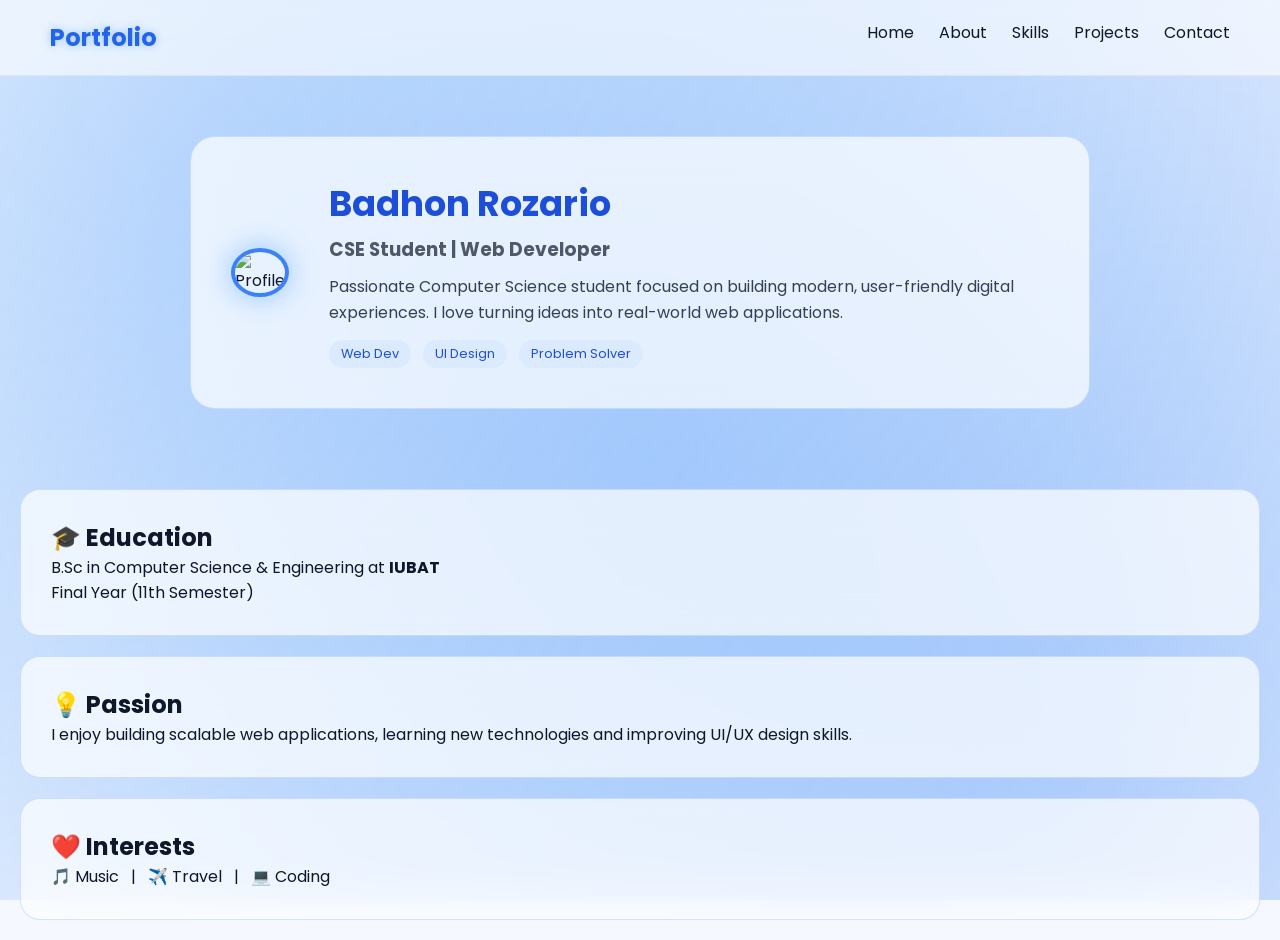
==== about.html @ c90db2e8 "Add files via upload" ====
<!DOCTYPE html>
<html lang="en">
<head>
    <meta charset="UTF-8">
    <title>About Me</title>
    <link rel="stylesheet" href="css/style.css">
</head>
<body>

<nav>
    <h2>Portfolio</h2>
    <ul>
        <li><a href="index.html">Home</a></li>
        <li><a href="about.html">About</a></li>
        <li><a href="skills.html">Skills</a></li>
        <li><a href="projects.html">Projects</a></li>
        <li><a href="contact.html">Contact</a></li>
    </ul>
</nav>

<!-- ⭐ HERO PROFILE SECTION -->
<section class="about-hero">

    <div class="about-card glass fade-in">

        <div class="about-left">
            <img src="images/Badhon.jpg" alt="Profile">
        </div>

        <div class="about-right">
            <h1>Badhon Rozario</h1>
            <h3>CSE Student | Web Developer</h3>
            <p>
                Passionate Computer Science student focused on building modern, user-friendly digital experiences.
                I love turning ideas into real-world web applications.
            </p>

            <div class="tags">
                <span>Web Dev</span>
                <span>UI Design</span>
                <span>Problem Solver</span>
            </div>
        </div>

    </div>

</section>

<!-- ⭐ DETAILS SECTION -->
<section class="container">

    <div class="glass fade-in">
        <h2>🎓 Education</h2>
        <p>
            B.Sc in Computer Science & Engineering at <b>IUBAT</b><br>
            Final Year (11th Semester)
        </p>
    </div>

    <div class="glass fade-in">
        <h2>💡 Passion</h2>
        <p>
            I enjoy building scalable web applications, learning new technologies and improving UI/UX design skills.
        </p>
    </div>

    <div class="glass fade-in">
        <h2>❤️ Interests</h2>
        <p>
            🎵 Music &nbsp; | &nbsp; ✈️ Travel &nbsp; | &nbsp; 💻 Coding
        </p>
    </div>

</section>

</body>
</html>
---- css/style.css ----
@import url('https://fonts.googleapis.com/css2?family=Poppins:wght@300;500;700&display=swap');

* {
    margin: 0;
    padding: 0;
    box-sizing: border-box;
}

body {
    font-family: Poppins, sans-serif;
    background: #f5f9ff;
    color: #0f172a;
    overflow-x: hidden;
}

/* Soft blue gradient background */
body::before {
    content: "";
    position: fixed;
    width: 100%;
    height: 100%;
    background: radial-gradient(circle at 20% 20%, #60a5fa55, transparent),
                radial-gradient(circle at 80% 80%, #3b82f655, transparent),
                radial-gradient(circle at 50% 50%, #93c5fd55, transparent);
    z-index: -1;
    animation: bgMove 10s infinite alternate ease-in-out;
}

@keyframes bgMove {
    from { transform: scale(1); }
    to { transform: scale(1.15); }
}

/* NAV */
nav {
    display: flex;
    justify-content: space-between;
    padding: 20px 50px;
    background: rgba(255,255,255,0.6);
    backdrop-filter: blur(15px);
    border-bottom: 1px solid rgba(0,0,0,0.05);
    position: sticky;
    top: 0;
    z-index: 100;
}

nav h2 {
    color: #2563eb;
    text-shadow: 0 0 10px #93c5fd;
}

nav ul {
    display: flex;
    list-style: none;
}

nav ul li {
    margin-left: 25px;
}

nav a {
    color: #0f172a;
    text-decoration: none;
    transition: 0.3s;
}

nav a:hover {
    color: #2563eb;
    text-shadow: 0 0 10px #93c5fd;
}

/* HERO */
.hero {
    height: 90vh;
    display: flex;
    flex-direction: column;
    justify-content: center;
    align-items: center;
    gap: 15px;
    animation: fadeIn 1s ease-in;
}

.hero h1 {
    font-size: 3rem;
    color: #1d4ed8;
    text-shadow: 0 0 15px #bfdbfe;
}

/* typing */
#typing {
    font-size: 1.2rem;
    border-right: 2px solid #2563eb;
    white-space: nowrap;
    overflow: hidden;
    color: #334155;
}

/* BUTTON */
button {
    padding: 12px 25px;
    border-radius: 30px;
    border: none;
    background: linear-gradient(45deg,#3b82f6,#60a5fa);
    color: white;
    cursor: pointer;
    transition: 0.3s;
}

button:hover {
    transform: scale(1.08);
    box-shadow: 0 0 20px #93c5fd;
}

/* GLASS CARD (WHITE BLUE STYLE) */
.glass {
    background: rgba(255,255,255,0.7);
    border-radius: 20px;
    backdrop-filter: blur(20px);
    padding: 30px;
    margin: 20px;
    border: 1px solid rgba(59,130,246,0.2);
    transition: 0.4s;
}

.glass:hover {
    transform: translateY(-10px);
    box-shadow: 0 10px 30px rgba(59,130,246,0.3);
}

/* SKILLS */
.skill .bar {
    height: 10px;
    background: #e2e8f0;
    border-radius: 10px;
    overflow: hidden;
}

.skill .bar div {
    height: 10px;
    background: linear-gradient(90deg,#2563eb,#60a5fa);
    animation: load 2s ease-in-out;
}

@keyframes load {
    from { width: 0; }
}

/* FORM */
input, textarea {
    width: 100%;
    margin: 10px 0;
    padding: 12px;
    border-radius: 10px;
    border: 1px solid #cbd5e1;
    background: white;
    color: #0f172a;
    outline: none;
}

input:focus, textarea:focus {
    border: 1px solid #3b82f6;
    box-shadow: 0 0 10px #bfdbfe;
}

/* ANIMATION */
@keyframes fadeIn {
    from { opacity: 0; transform: scale(0.95); }
    to { opacity: 1; transform: scale(1); }
}

/* scroll animation */
.fade-in {
    opacity: 0;
    transform: translateY(40px);
    animation: up 1s forwards;
}

@keyframes up {
    to {
        opacity: 1;
        transform: translateY(0);
    }
}


/* soft background glow (not heavy) */
.bg-glow {
    position: fixed;
    width: 100%;
    height: 100%;
    background: radial-gradient(circle at 30% 30%, #3b82f622, transparent),
                radial-gradient(circle at 70% 70%, #60a5fa22, transparent);
    z-index: -2;
}

/* watermark image (center subtle) */
.watermark {
    position: fixed;
    top: 50%;
    left: 50%;
    width: 350px;
    height: 350px;
    transform: translate(-50%, -50%);
    background-image: url("../images/Badhon.jpg"); /* তোমার ছবি */
    background-size: cover;
    background-position: center;
    opacity: 0.06;
    z-index: -1;
    pointer-events: none;
}

/* hero box better spacing */
.hero {
    height: 90vh;
    display: flex;
    justify-content: center;
    align-items: center;
}

.hero-box {
    text-align: center;
    padding: 60px;
    max-width: 600px;
}

/* better text spacing */
.hero-box h1 {
    font-size: 3rem;
    color: #1d4ed8;
    text-shadow: 0 0 15px #bfdbfe;
}

.hero-box p {
    margin-top: 10px;
    opacity: 0.75;
}


.profile-header {
    display: flex;
    justify-content: center;
    margin-top: 30px;
}

.profile-card {
    display: flex;
    align-items: center;
    gap: 20px;
    padding: 30px 40px;
    border-radius: 20px;
    max-width: 600px;
    width: 90%;
}

.profile-card img {
    width: 120px;
    height: 120px;
    border-radius: 50%;
    object-fit: cover;
    border: 3px solid #3b82f6;
    box-shadow: 0 0 20px #93c5fd;
}

.profile-text h1 {
    margin: 0;
    color: #1d4ed8;
}

.profile-text p {
    margin-top: 5px;
    opacity: 0.7;
}


/* HERO SECTION */
.about-hero {
    display: flex;
    justify-content: center;
    padding: 40px 20px;
}

/* MAIN CARD */
.about-card {
    display: flex;
    align-items: center;
    gap: 40px;
    padding: 40px;
    border-radius: 25px;
    max-width: 900px;
    width: 95%;
    background: rgba(255,255,255,0.7);
}

/* IMAGE */
.about-left img {
    width: 180px;
    height: 180px;
    border-radius: 50%;
    object-fit: cover;
    border: 4px solid #3b82f6;
    box-shadow: 0 0 30px #93c5fd;
}

/* TEXT */
.about-right h1 {
    margin: 0;
    color: #1d4ed8;
    font-size: 2.2rem;
}

.about-right h3 {
    margin: 5px 0;
    opacity: 0.7;
}

.about-right p {
    margin-top: 10px;
    line-height: 1.6;
    color: #334155;
}

/* TAGS */
.tags {
    margin-top: 15px;
}

.tags span {
    display: inline-block;
    background: #dbeafe;
    color: #1d4ed8;
    padding: 5px 12px;
    border-radius: 20px;
    margin-right: 8px;
    font-size: 0.8rem;
}

/* MOBILE */
@media (max-width: 768px) {
    .about-card {
        flex-direction: column;
        text-align: center;
    }
}


.skills-section {
    text-align: center;
    padding: 40px 20px;
}

.title {
    font-size: 2.5rem;
    color: #1d4ed8;
    margin-bottom: 40px;
}

/* GRID */
.skills-grid {
    display: flex;
    justify-content: center;
    flex-wrap: wrap;
    gap: 30px;
}

/* BOX */
.skill-box {
    width: 200px;
    padding: 30px;
    text-align: center;
}

/* CIRCLE */
.circle {
    position: relative;
    width: 140px;
    height: 140px;
    margin: auto;
}

.circle svg {
    width: 140px;
    height: 140px;
    transform: rotate(-90deg);
}

/* background circle */
circle {
    width: 140px;
    height: 140px;
    fill: none;
    stroke-width: 10;
    stroke: #e2e8f0;
    stroke-dasharray: 377;
    stroke-dashoffset: 0;
}

/* animated progress circle */
circle:nth-child(2) {
    stroke: #3b82f6;
    stroke-dasharray: 377;
    stroke-dashoffset: calc(377 - (377 * var(--percent)) / 100);
    transition: 1.5s ease-in-out;
}

/* percentage text */
.number {
    position: absolute;
    top: 50%;
    left: 50%;
    transform: translate(-50%, -50%);
    font-size: 1.2rem;
    color: #1d4ed8;
    font-weight: bold;
}

/* skill title */
.skill-box h3 {
    margin-top: 15px;
    color: #0f172a;
}

/* hover effect */
.skill-box:hover {
    transform: translateY(-10px);
    box-shadow: 0 10px 30px rgba(59,130,246,0.3);
}


/* premium hover animation */
.skill-box {
    transition: 0.4s ease;
}

.skill-box:hover {
    transform: translateY(-12px) scale(1.05);
    box-shadow: 0 15px 40px rgba(37,99,235,0.25);
}

/* smoother circle animation */
circle:nth-child(2) {
    stroke: #2563eb;
    stroke-linecap: round;
    transition: stroke-dashoffset 1.5s ease;
}

/* glowing number effect */
.number {
    text-shadow: 0 0 10px #bfdbfe;
}

/* section spacing premium feel */
.skills-section {
    padding: 60px 20px;
}

/* title glow */
.title {
    text-shadow: 0 0 10px #bfdbfe;
}


.social-icons {
    margin-top: 20px;
    display: flex;
    justify-content: center;
    gap: 15px;
}

/* icons match with blue-white theme */
.social-icons a img {
    width: 38px;
    height: 38px;
    transition: 0.3s;
    filter: drop-shadow(0 0 2px #bfdbfe);
}

/* hover effect (premium blue glow) */
.social-icons a img:hover {
    transform: scale(1.2);
    filter: drop-shadow(0 0 8px #3b82f6);
}


/* smoother circle look */
circle:nth-child(2) {
    stroke: #2563eb;
    stroke-linecap: round;
    transition: stroke-dashoffset 1s ease;
}

/* glow effect */
.number {
    font-weight: bold;
    color: #2563eb;
    text-shadow: 0 0 8px #bfdbfe;
}

/* hover premium effect */
.skill-box:hover {
    transform: translateY(-12px) scale(1.05);
    box-shadow: 0 15px 40px rgba(37,99,235,0.25);
}

/* title glow */
.title {
    text-shadow: 0 0 10px #bfdbfe;
}

/* CORE SKILLS */
.core-skills {
    text-align: center;
    margin-bottom: 30px;
}

.core-skills h2 {
    margin-bottom: 10px;
    color: #2563eb;
}

.core-list {
    display: flex;
    flex-wrap: wrap;
    justify-content: center;
    gap: 10px;
}

.core-list span {
    background: #dbeafe;
    color: #2563eb;
    padding: 6px 14px;
    border-radius: 20px;
    font-size: 0.9rem;
}

/* CATEGORY */
.skill-categories {
    display: flex;
    justify-content: center;
    gap: 20px;
    margin-bottom: 40px;
    flex-wrap: wrap;
}

.category {
    padding: 20px;
    width: 200px;
    text-align: center;
}

.category h3 {
    color: #2563eb;
    margin-bottom: 5px;
}

.category p {
    font-size: 0.9rem;
    opacity: 0.7;
}

.title-box {
    text-align: center;
    margin-bottom: 40px;
}

.title-box h1 {
    font-size: 2.3rem;
    color: #2563eb;
    letter-spacing: 1px;
}

.title-box p {
    margin-top: 5px;
    font-size: 0.9rem;
    opacity: 0.6;
}


/* SPECIAL UI/UX BOX */
.uiux-special {
    margin: 50px auto;
    max-width: 350px;
    text-align: center;
    padding: 30px;
}

/* BIG CIRCLE */
.big-circle {
    position: relative;
    width: 180px;
    height: 180px;
    margin: 20px auto;
}

.big-circle svg {
    width: 180px;
    height: 180px;
    transform: rotate(-90deg);
}

.big-circle circle {
    fill: none;
    stroke-width: 12;
    stroke: #e2e8f0;
    stroke-dasharray: 471;
}

.big-circle circle:nth-child(2) {
    stroke: #2563eb;
    stroke-linecap: round;
}

/* NUMBER */
.big-number {
    position: absolute;
    top: 50%;
    left: 50%;
    transform: translate(-50%, -50%);
    font-size: 1.5rem;
    color: #2563eb;
    font-weight: bold;
}


/* SPLIT UI/UX */
.uiux-split {
    display: flex;
    justify-content: space-between;
    align-items: center;
    padding: 35px;
    margin: 50px auto;
    max-width: 700px;
    border-radius: 25px;
    gap: 30px;
}

.uiux-text {
    flex: 1;
}

.uiux-text h2 {
    color: #2563eb;
    margin-bottom: 10px;
}

.uiux-text p {
    font-size: 0.9rem;
    opacity: 0.7;
    line-height: 1.5;
}

.uiux-badge {
    margin-top: 15px;
    display: inline-block;
    padding: 6px 12px;
    background: #dbeafe;
    color: #2563eb;
    border-radius: 20px;
    font-size: 0.8rem;
}

.uiux-circle {
    position: relative;
    width: 180px;
    height: 180px;
}

.uiux-circle svg {
    width: 180px;
    height: 180px;
    transform: rotate(-90deg);
}

.uiux-circle circle {
    fill: none;
    stroke-width: 12;
    stroke: #e2e8f0;
    stroke-dasharray: 471;
}

.uiux-circle circle:nth-child(2) {
    stroke: #2563eb;
    stroke-linecap: round;
}

.uiux-number {
    position: absolute;
    top: 50%;
    left: 50%;
    transform: translate(-50%, -50%);
    font-size: 1.5rem;
    color: #2563eb;
    font-weight: bold;
}

@media (max-width: 768px) {
    .uiux-split {
        flex-direction: column;
        text-align: center;
    }
}


/* PROJECT SECTION */
.projects-section {
    padding: 80px 10%;
}

/* TITLE */
.project-title {
    text-align: center;
    margin-bottom: 50px;
}

.project-title h1 {
    font-size: 2.5rem;
    color: #2563eb;
}

.project-title p {
    margin-top: 8px;
    opacity: 0.6;
}

/* MAIN CARD */
.project-card {
    display: flex;
    justify-content: space-between;
    align-items: center;
    gap: 40px;
    padding: 40px;
    border-radius: 25px;
    flex-wrap: wrap;
}

/* CONTENT */
.project-content {
    flex: 1;
    min-width: 300px;
}

.project-content h2 {
    color: #2563eb;
    margin-bottom: 15px;
}

.project-content p {
    line-height: 1.7;
    opacity: 0.8;
}

/* TECH STACK */
.tech-stack {
    margin-top: 20px;
    display: flex;
    flex-wrap: wrap;
    gap: 10px;
}

.tech-stack span {
    background: #dbeafe;
    color: #2563eb;
    padding: 7px 14px;
    border-radius: 20px;
    font-size: 0.85rem;
}

/* FEATURES */
.project-features {
    margin-top: 25px;
    display: flex;
    flex-wrap: wrap;
    gap: 12px;
}

.feature {
    padding: 10px 16px;
    border-radius: 15px;
    background: rgba(255,255,255,0.08);
    border: 1px solid rgba(37,99,235,0.2);
    font-size: 0.85rem;
    transition: 0.3s;
}

.feature:hover {
    transform: translateY(-5px);
    box-shadow: 0 10px 20px rgba(37,99,235,0.15);
}

/* BUTTONS */
.project-buttons {
    margin-top: 30px;
    display: flex;
    gap: 15px;
}

.btn {
    text-decoration: none;
    background: #2563eb;
    color: white;
    padding: 10px 22px;
    border-radius: 25px;
    transition: 0.3s;
}

.btn:hover {
    transform: scale(1.05);
}

.secondary-btn {
    background: transparent;
    border: 1px solid #2563eb;
    color: #2563eb;
}

/* IMAGE */
.project-image {
    flex: 1;
    min-width: 280px;
    display: flex;
    justify-content: center;
}

/* MOCKUP */
.mockup-box {
    width: 320px;
    height: 220px;
    border-radius: 20px;
    background: rgba(255,255,255,0.06);
    border: 1px solid rgba(37,99,235,0.2);
    display: flex;
    flex-direction: column;
    justify-content: center;
    align-items: center;
    backdrop-filter: blur(12px);
    transition: 0.4s;
}

.mockup-box:hover {
    transform: translateY(-8px);
    box-shadow: 0 15px 35px rgba(37,99,235,0.2);
}

.mockup-box h3 {
    color: #2563eb;
    margin-bottom: 10px;
}

/* RESPONSIVE */
@media (max-width: 768px) {
    .project-card {
        flex-direction: column;
    }

    .project-buttons {
        justify-content: center;
    }

    .project-content {
        text-align: center;
    }

    .tech-stack,
    .project-features {
        justify-content: center;
    }
}

/* ========================= */
/* PROJECT SECTION */
/* ========================= */

.projects-section {
    padding: 20px 10% 80px;
}

/* TITLE */
.project-title {
    text-align: center;
    margin-bottom: 50px;
}

.project-title h1 {
    font-size: 2.5rem;
    color: #2563eb;
}

.project-title p {
    margin-top: 8px;
    opacity: 0.6;
}

/* PROJECT CARD */
.project-card {
    display: flex;
    justify-content: space-between;
    align-items: center;
    gap: 40px;
    padding: 40px;
    border-radius: 25px;
    margin-bottom: 40px;
    flex-wrap: wrap;
    transition: 0.4s;
}

.project-card:hover {
    transform: translateY(-8px);
}

/* CONTENT */
.project-content {
    flex: 1;
    min-width: 300px;
}

.project-content h2 {
    color: #2563eb;
    margin-bottom: 15px;
}

.project-content p {
    line-height: 1.7;
    opacity: 0.8;
}

/* TECH STACK */
.tech-stack {
    margin-top: 20px;
    display: flex;
    flex-wrap: wrap;
    gap: 10px;
}

.tech-stack span {
    background: #dbeafe;
    color: #2563eb;
    padding: 7px 14px;
    border-radius: 20px;
    font-size: 0.85rem;
}

/* FEATURES */
.project-features {
    margin-top: 25px;
    display: flex;
    flex-wrap: wrap;
    gap: 12px;
}

.feature {
    padding: 10px 16px;
    border-radius: 15px;
    background: rgba(255,255,255,0.08);
    border: 1px solid rgba(37,99,235,0.2);
    font-size: 0.85rem;
    transition: 0.3s;
}

.feature:hover {
    transform: translateY(-5px);
    box-shadow: 0 10px 20px rgba(37,99,235,0.15);
}

/* BUTTONS */
.project-buttons {
    margin-top: 30px;
    display: flex;
    gap: 15px;
}

.btn {
    text-decoration: none;
    background: #2563eb;
    color: white;
    padding: 10px 22px;
    border-radius: 25px;
    transition: 0.3s;
}

.btn:hover {
    transform: scale(1.05);
}

.secondary-btn {
    background: transparent;
    border: 1px solid #2563eb;
    color: #2563eb;
}

/* IMAGE */
.project-image {
    flex: 1;
    min-width: 280px;
    display: flex;
    justify-content: center;
}

/* MOCKUP BOX */
.mockup-box {
    width: 340px;
    height: 230px;
    border-radius: 20px;
    overflow: hidden;
    background: rgba(255,255,255,0.06);
    border: 1px solid rgba(37,99,235,0.2);
    backdrop-filter: blur(12px);
    transition: 0.4s;
}

.mockup-box:hover {
    transform: scale(1.03);
    box-shadow: 0 15px 35px rgba(37,99,235,0.2);
}

/* IMAGE */
.mockup-box img {
    width: 100%;
    height: 100%;
    object-fit: cover;
}

/* RESPONSIVE */
@media (max-width: 768px) {

    .project-card {
        flex-direction: column;
    }

    .project-content {
        text-align: center;
    }

    .project-buttons,
    .tech-stack,
    .project-features {
        justify-content: center;
    }

}


/* ========================= */
/* PROJECT STATS */
/* ========================= */

.project-stats {
    padding: 40px 10%;
    display: flex;
    justify-content: center;
    gap: 25px;
    flex-wrap: wrap;
}

/* STAT BOX */
.stat-box {
    width: 220px;
    padding: 30px;
    text-align: center;
    border-radius: 25px;
    transition: 0.4s;
    position: relative;
    overflow: hidden;
}

/* NUMBER */
.stat-box h2 {
    color: #2563eb;
    font-size: 2rem;
    margin-bottom: 10px;
}

/* TEXT */
.stat-box p {
    opacity: 0.7;
    font-size: 0.9rem;
}

/* PREMIUM HOVER */
.stat-box:hover {
    transform: translateY(-10px) scale(1.04);
    box-shadow: 0 20px 40px rgba(37,99,235,0.18);
}

/* LIGHT EFFECT */
.stat-box::before {
    content: "";
    position: absolute;
    width: 180px;
    height: 180px;
    background: rgba(37,99,235,0.08);
    border-radius: 50%;
    top: -80px;
    right: -80px;
}

/* ========================= */
/* PROJECT CARD HOVER */
/* ========================= */

.project-card {
    transition: 0.5s ease;
}

/* ADVANCED HOVER */
.project-card:hover {
    transform: translateY(-12px);
    box-shadow: 0 25px 50px rgba(37,99,235,0.18);
}

/* IMAGE HOVER */
.mockup-box {
    position: relative;
}

.mockup-box::after {
    content: "";
    position: absolute;
    inset: 0;
    background: rgba(37,99,235,0.08);
    opacity: 0;
    transition: 0.4s;
}

.mockup-box:hover::after {
    opacity: 1;
}

/* IMAGE ZOOM */
.mockup-box img {
    transition: 0.5s;
}

.mockup-box:hover img {
    transform: scale(1.05);
}


/* ========================= */
/* CONTACT SECTION */
/* ========================= */

.contact-section {
    padding: 80px 10%;
}

/* TITLE */
.contact-title {
    text-align: center;
    margin-bottom: 50px;
}

.contact-title h1 {
    font-size: 2.5rem;
    color: #2563eb;
}

.contact-title p {
    opacity: 0.6;
    margin-top: 8px;
}

/* WRAPPER */
.contact-wrapper {
    display: flex;
    gap: 30px;
    flex-wrap: wrap;
    justify-content: center;
}

/* INFO BOX */
.contact-info {
    flex: 1;
    min-width: 280px;
    padding: 30px;
    border-radius: 25px;
}

.contact-info h2 {
    color: #2563eb;
    margin-bottom: 20px;
}

.contact-info p {
    margin: 10px 0;
    opacity: 0.8;
}

/* SOCIAL LINKS */
.socials {
    margin-top: 20px;
    display: flex;
    flex-wrap: wrap;
    gap: 10px;
}

.socials a {
    text-decoration: none;
    padding: 8px 14px;
    border-radius: 20px;
    background: #dbeafe;
    color: #2563eb;
    font-size: 0.85rem;
    transition: 0.3s;
}

.socials a:hover {
    transform: translateY(-4px);
}

/* FORM */
.contact-form {
    flex: 1;
    min-width: 280px;
    padding: 30px;
    border-radius: 25px;
    display: flex;
    flex-direction: column;
    gap: 15px;
}

/* INPUT */
.contact-form input,
.contact-form textarea {
    padding: 12px;
    border: none;
    border-radius: 10px;
    outline: none;
    background: rgba(255,255,255,0.6);
    font-size: 0.9rem;
}

/* BUTTON */
.contact-form button {
    padding: 12px;
    border: none;
    border-radius: 25px;
    background: #2563eb;
    color: white;
    cursor: pointer;
    transition: 0.3s;
}

.contact-form button:hover {
    transform: scale(1.05);
}

/* RESPONSIVE */
@media (max-width: 768px) {
    .contact-wrapper {
        flex-direction: column;
    }
}
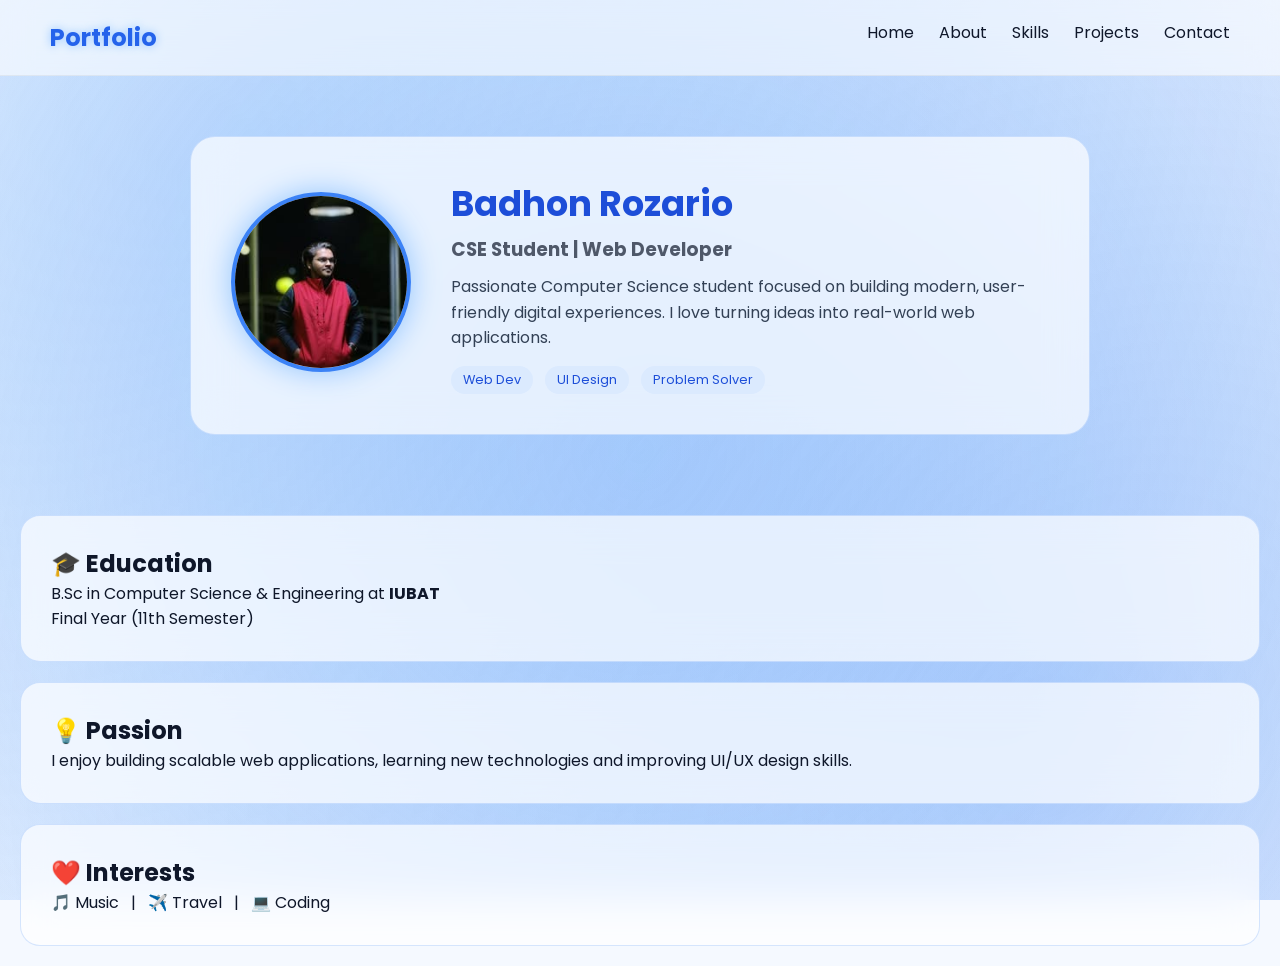
==== commit 1cba579c: "Fix HTML formatting and remove unnecessary characters" ====
--- a/about.html
+++ b/about.html
@@ -18,13 +18,13 @@
     </ul>
 </nav>
 
-<!-- ⭐ HERO PROFILE SECTION -->
+<!-- HERO PROFILE SECTION -->
 <section class="about-hero">
 
     <div class="about-card glass fade-in">
 
         <div class="about-left">
-            <img src="images/Badhon.jpg" alt="Profile">
+            <img src="Badhon.jpg" alt="Profile">
         </div>
 
         <div class="about-right">
@@ -46,7 +46,7 @@
 
 </section>
 
-<!-- ⭐ DETAILS SECTION -->
+<!-- DETAILS SECTION -->
 <section class="container">
 
     <div class="glass fade-in">
@@ -74,4 +74,4 @@
 </section>
 
 </body>
-</html>+</html>
--- a/css/style.css
+++ b/css/style.css
@@ -1250,3 +1250,190 @@
     }
 }
 
+
+
+/* ================================= */
+/* FINAL MOBILE RESPONSIVE DESIGN */
+/* ================================= */
+
+@media screen and (max-width: 768px) {
+
+    /* BODY */
+    body {
+        overflow-x: hidden;
+    }
+
+    /* NAVBAR */
+    nav {
+        flex-direction: column;
+        align-items: center;
+        padding: 15px 20px;
+        gap: 15px;
+    }
+
+    nav h2 {
+        font-size: 1.4rem;
+    }
+
+    nav ul {
+        flex-wrap: wrap;
+        justify-content: center;
+        gap: 12px;
+        padding: 0;
+    }
+
+    nav ul li a {
+        font-size: 0.9rem;
+    }
+
+    /* HERO */
+    .hero {
+        padding: 80px 20px;
+        text-align: center;
+    }
+
+    .hero h1 {
+        font-size: 2rem;
+        line-height: 1.2;
+    }
+
+    .hero p {
+        font-size: 0.95rem;
+    }
+
+    /* ABOUT PAGE */
+    .about-section {
+        padding: 50px 20px;
+    }
+
+    .about-header {
+        flex-direction: column;
+        text-align: center;
+        padding: 25px;
+    }
+
+    .about-img img {
+        width: 140px;
+        height: 140px;
+    }
+
+    .about-intro h1 {
+        font-size: 1.8rem;
+    }
+
+    .about-boxes {
+        flex-direction: column;
+    }
+
+    .box {
+        width: 100%;
+    }
+
+    /* SKILLS PAGE */
+    .skills-container {
+        flex-direction: column;
+        gap: 30px;
+    }
+
+    .skill-card,
+    .uiux-card {
+        width: 100%;
+    }
+
+    /* PROJECT PAGE */
+    .projects-section {
+        padding: 20px;
+    }
+
+    .project-title h1 {
+        font-size: 2rem;
+    }
+
+    .project-card {
+        flex-direction: column;
+        padding: 25px;
+        gap: 25px;
+        text-align: center;
+    }
+
+    .project-content {
+        width: 100%;
+    }
+
+    .project-content h2 {
+        font-size: 1.5rem;
+    }
+
+    .project-content p {
+        font-size: 0.95rem;
+        line-height: 1.7;
+    }
+
+    .tech-stack,
+    .project-features,
+    .project-buttons {
+        justify-content: center;
+    }
+
+    .project-image {
+        width: 100%;
+    }
+
+    .mockup-box {
+        width: 100%;
+        height: auto;
+    }
+
+    .mockup-box img {
+        width: 100%;
+        height: auto;
+        display: block;
+    }
+
+    /* PROJECT STATS */
+    .project-stats {
+        flex-direction: column;
+        align-items: center;
+        padding: 20px;
+    }
+
+    .stat-box {
+        width: 100%;
+        max-width: 280px;
+    }
+
+    /* CONTACT PAGE */
+    .contact-section {
+        padding: 50px 20px;
+    }
+
+    .contact-title h1 {
+        font-size: 2rem;
+    }
+
+    .contact-wrapper {
+        flex-direction: column;
+        gap: 25px;
+    }
+
+    .contact-info,
+    .contact-form {
+        width: 100%;
+        padding: 25px;
+    }
+
+    .contact-form input,
+    .contact-form textarea {
+        width: 100%;
+        font-size: 1rem;
+    }
+
+    .contact-form button {
+        width: 100%;
+    }
+
+    .socials {
+        justify-content: center;
+    }
+
+}
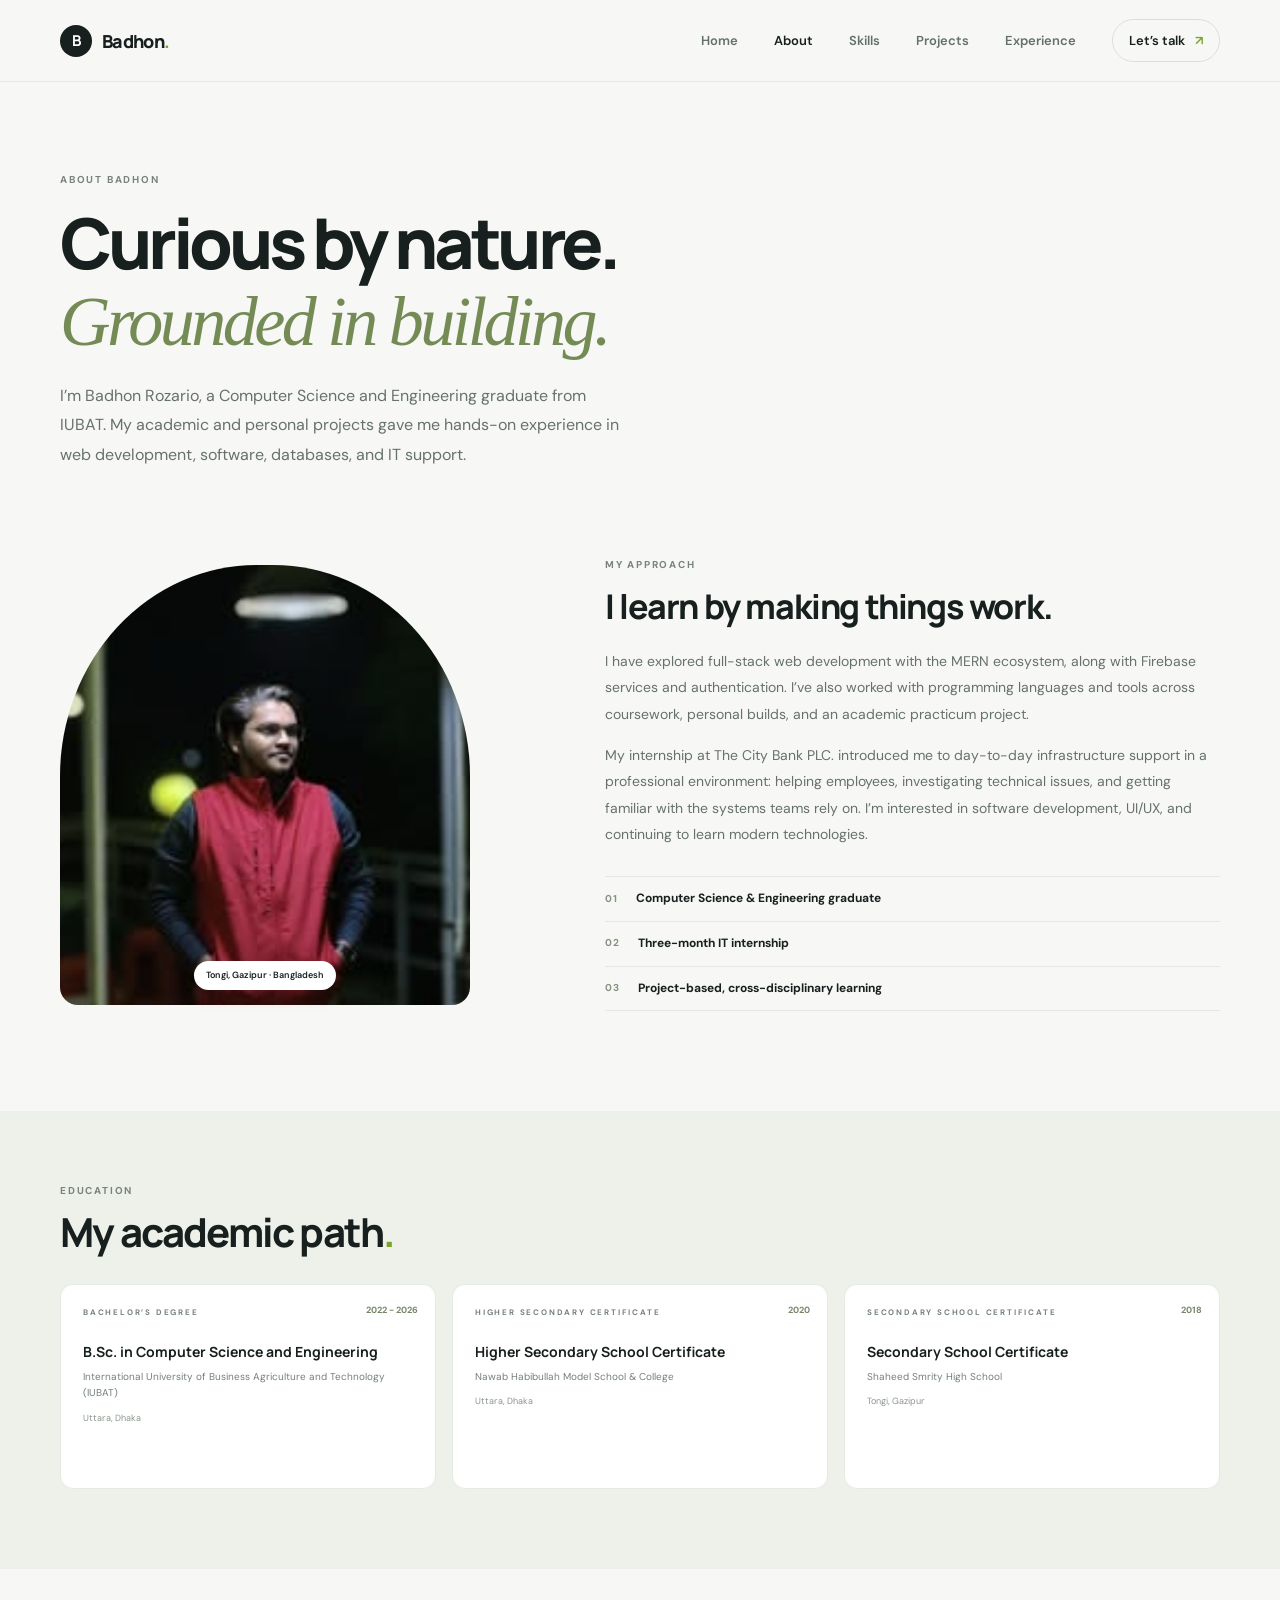
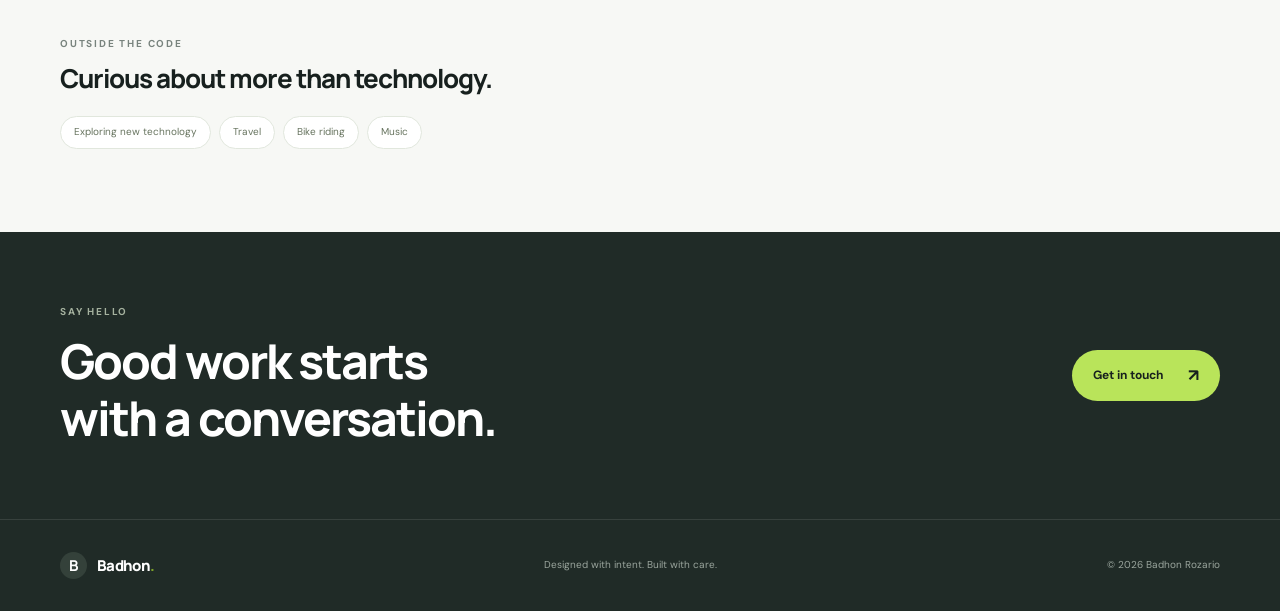
==== commit 1cf56395: "Add complete portfolio website" ====
--- a/about.html
+++ b/about.html
@@ -1,77 +1,8 @@
-<!DOCTYPE html>
-<html lang="en">
-<head>
-    <meta charset="UTF-8">
-    <title>About Me</title>
-    <link rel="stylesheet" href="css/style.css">
-</head>
-<body>
-
-<nav>
-    <h2>Portfolio</h2>
-    <ul>
-        <li><a href="index.html">Home</a></li>
-        <li><a href="about.html">About</a></li>
-        <li><a href="skills.html">Skills</a></li>
-        <li><a href="projects.html">Projects</a></li>
-        <li><a href="contact.html">Contact</a></li>
-    </ul>
-</nav>
-
-<!-- HERO PROFILE SECTION -->
-<section class="about-hero">
-
-    <div class="about-card glass fade-in">
-
-        <div class="about-left">
-            <img src="Badhon.jpg" alt="Profile">
-        </div>
-
-        <div class="about-right">
-            <h1>Badhon Rozario</h1>
-            <h3>CSE Student | Web Developer</h3>
-            <p>
-                Passionate Computer Science student focused on building modern, user-friendly digital experiences.
-                I love turning ideas into real-world web applications.
-            </p>
-
-            <div class="tags">
-                <span>Web Dev</span>
-                <span>UI Design</span>
-                <span>Problem Solver</span>
-            </div>
-        </div>
-
-    </div>
-
-</section>
-
-<!-- DETAILS SECTION -->
-<section class="container">
-
-    <div class="glass fade-in">
-        <h2>🎓 Education</h2>
-        <p>
-            B.Sc in Computer Science & Engineering at <b>IUBAT</b><br>
-            Final Year (11th Semester)
-        </p>
-    </div>
-
-    <div class="glass fade-in">
-        <h2>💡 Passion</h2>
-        <p>
-            I enjoy building scalable web applications, learning new technologies and improving UI/UX design skills.
-        </p>
-    </div>
-
-    <div class="glass fade-in">
-        <h2>❤️ Interests</h2>
-        <p>
-            🎵 Music &nbsp; | &nbsp; ✈️ Travel &nbsp; | &nbsp; 💻 Coding
-        </p>
-    </div>
-
-</section>
-
-</body>
-</html>
+<!doctype html>
+<html lang="en"><head><meta charset="utf-8"><meta name="viewport" content="width=device-width,initial-scale=1"><meta name="description" content="Badhon Rozario is a Computer Science and Engineering graduate from IUBAT with web development and IT support experience."><title>About - Badhon Rozario</title><link rel="preconnect" href="https://fonts.googleapis.com"><link rel="preconnect" href="https://fonts.gstatic.com" crossorigin><link href="https://fonts.googleapis.com/css2?family=DM+Sans:wght@400;500;600;700&family=Manrope:wght@400;500;600;700;800&display=swap" rel="stylesheet"><link rel="stylesheet" href="css/style.css"><script src="js/script.js" defer></script></head>
+<body><header class="site-header"><nav class="nav container" aria-label="Main navigation"><a class="brand" href="index.html"><span class="brand-mark">B</span><span>Badhon<span class="brand-dot">.</span></span></a><button class="menu-toggle" aria-label="Open navigation" aria-expanded="false"><span></span><span></span></button><div class="nav-links"><a href="index.html">Home</a><a class="active" href="about.html">About</a><a href="skills.html">Skills</a><a href="projects.html">Projects</a><a href="experience.html">Experience</a><a class="nav-contact" href="contact.html">Let’s talk <span>↗</span></a></div></nav></header>
+<main><section class="page-hero container"><p class="eyebrow">ABOUT BADHON</p><h1>Curious by nature.<br><span>Grounded in building.</span></h1><p class="page-lede">I’m Badhon Rozario, a Computer Science and Engineering graduate from IUBAT. My academic and personal projects gave me hands-on experience in web development, software, databases, and IT support.</p></section>
+<section class="about-layout container"><div class="about-photo reveal"><img src="Images/Badhon.jpg" alt="Badhon Rozario" loading="lazy"><span class="photo-note">Tongi, Gazipur · Bangladesh</span></div><div class="about-copy reveal"><p class="eyebrow">MY APPROACH</p><h2>I learn by making things work.</h2><p>I have explored full-stack web development with the MERN ecosystem, along with Firebase services and authentication. I’ve also worked with programming languages and tools across coursework, personal builds, and an academic practicum project.</p><p>My internship at The City Bank PLC. introduced me to day-to-day infrastructure support in a professional environment: helping employees, investigating technical issues, and getting familiar with the systems teams rely on. I’m interested in software development, UI/UX, and continuing to learn modern technologies.</p><div class="about-facts"><div><span>01</span><b>Computer Science & Engineering graduate</b></div><div><span>02</span><b>Three-month IT internship</b></div><div><span>03</span><b>Project-based, cross-disciplinary learning</b></div></div></div></section>
+<section class="education-section"><div class="container"><div class="section-heading"><div><p class="eyebrow">EDUCATION</p><h2>My academic path<span class="brand-dot">.</span></h2></div></div><div class="education-grid"><article class="education-card"><span class="education-year">2022 - 2026</span><p class="eyebrow">BACHELOR’S DEGREE</p><h3>B.Sc. in Computer Science and Engineering</h3><p>International University of Business Agriculture and Technology (IUBAT)</p><span class="education-place">Uttara, Dhaka</span></article><article class="education-card"><span class="education-year">2020</span><p class="eyebrow">HIGHER SECONDARY CERTIFICATE</p><h3>Higher Secondary School Certificate</h3><p>Nawab Habibullah Model School & College</p><span class="education-place">Uttara, Dhaka</span></article><article class="education-card"><span class="education-year">2018</span><p class="eyebrow">SECONDARY SCHOOL CERTIFICATE</p><h3>Secondary School Certificate</h3><p>Shaheed Smrity High School</p><span class="education-place">Tongi, Gazipur</span></article></div></div></section>
+<section class="interests-section container"><p class="eyebrow">OUTSIDE THE CODE</p><h2>Curious about more than technology.</h2><div class="interest-tags"><span>Exploring new technology</span><span>Travel</span><span>Bike riding</span><span>Music</span></div></section><section class="cta-band"><div class="container cta-inner"><div><p class="eyebrow">SAY HELLO</p><h2>Good work starts<br>with a conversation.</h2></div><a class="button button-light" href="contact.html">Get in touch <span>↗</span></a></div></section></main>
+<footer class="site-footer"><div class="container footer-inner"><a class="brand" href="index.html"><span class="brand-mark">B</span><span>Badhon<span class="brand-dot">.</span></span></a><p>Designed with intent. Built with care.</p><span>© <span data-year></span> Badhon Rozario</span></div></footer></body></html>
--- a/css/style.css
+++ b/css/style.css
@@ -1,1439 +1,21 @@
-@import url('https://fonts.googleapis.com/css2?family=Poppins:wght@300;500;700&display=swap');
-
-* {
-    margin: 0;
-    padding: 0;
-    box-sizing: border-box;
-}
-
-body {
-    font-family: Poppins, sans-serif;
-    background: #f5f9ff;
-    color: #0f172a;
-    overflow-x: hidden;
-}
-
-/* Soft blue gradient background */
-body::before {
-    content: "";
-    position: fixed;
-    width: 100%;
-    height: 100%;
-    background: radial-gradient(circle at 20% 20%, #60a5fa55, transparent),
-                radial-gradient(circle at 80% 80%, #3b82f655, transparent),
-                radial-gradient(circle at 50% 50%, #93c5fd55, transparent);
-    z-index: -1;
-    animation: bgMove 10s infinite alternate ease-in-out;
-}
-
-@keyframes bgMove {
-    from { transform: scale(1); }
-    to { transform: scale(1.15); }
-}
-
-/* NAV */
-nav {
-    display: flex;
-    justify-content: space-between;
-    padding: 20px 50px;
-    background: rgba(255,255,255,0.6);
-    backdrop-filter: blur(15px);
-    border-bottom: 1px solid rgba(0,0,0,0.05);
-    position: sticky;
-    top: 0;
-    z-index: 100;
-}
-
-nav h2 {
-    color: #2563eb;
-    text-shadow: 0 0 10px #93c5fd;
-}
-
-nav ul {
-    display: flex;
-    list-style: none;
-}
-
-nav ul li {
-    margin-left: 25px;
-}
-
-nav a {
-    color: #0f172a;
-    text-decoration: none;
-    transition: 0.3s;
-}
-
-nav a:hover {
-    color: #2563eb;
-    text-shadow: 0 0 10px #93c5fd;
-}
-
-/* HERO */
-.hero {
-    height: 90vh;
-    display: flex;
-    flex-direction: column;
-    justify-content: center;
-    align-items: center;
-    gap: 15px;
-    animation: fadeIn 1s ease-in;
-}
-
-.hero h1 {
-    font-size: 3rem;
-    color: #1d4ed8;
-    text-shadow: 0 0 15px #bfdbfe;
-}
-
-/* typing */
-#typing {
-    font-size: 1.2rem;
-    border-right: 2px solid #2563eb;
-    white-space: nowrap;
-    overflow: hidden;
-    color: #334155;
-}
-
-/* BUTTON */
-button {
-    padding: 12px 25px;
-    border-radius: 30px;
-    border: none;
-    background: linear-gradient(45deg,#3b82f6,#60a5fa);
-    color: white;
-    cursor: pointer;
-    transition: 0.3s;
-}
-
-button:hover {
-    transform: scale(1.08);
-    box-shadow: 0 0 20px #93c5fd;
-}
-
-/* GLASS CARD (WHITE BLUE STYLE) */
-.glass {
-    background: rgba(255,255,255,0.7);
-    border-radius: 20px;
-    backdrop-filter: blur(20px);
-    padding: 30px;
-    margin: 20px;
-    border: 1px solid rgba(59,130,246,0.2);
-    transition: 0.4s;
-}
-
-.glass:hover {
-    transform: translateY(-10px);
-    box-shadow: 0 10px 30px rgba(59,130,246,0.3);
-}
-
-/* SKILLS */
-.skill .bar {
-    height: 10px;
-    background: #e2e8f0;
-    border-radius: 10px;
-    overflow: hidden;
-}
-
-.skill .bar div {
-    height: 10px;
-    background: linear-gradient(90deg,#2563eb,#60a5fa);
-    animation: load 2s ease-in-out;
-}
-
-@keyframes load {
-    from { width: 0; }
-}
-
-/* FORM */
-input, textarea {
-    width: 100%;
-    margin: 10px 0;
-    padding: 12px;
-    border-radius: 10px;
-    border: 1px solid #cbd5e1;
-    background: white;
-    color: #0f172a;
-    outline: none;
-}
-
-input:focus, textarea:focus {
-    border: 1px solid #3b82f6;
-    box-shadow: 0 0 10px #bfdbfe;
-}
-
-/* ANIMATION */
-@keyframes fadeIn {
-    from { opacity: 0; transform: scale(0.95); }
-    to { opacity: 1; transform: scale(1); }
-}
-
-/* scroll animation */
-.fade-in {
-    opacity: 0;
-    transform: translateY(40px);
-    animation: up 1s forwards;
-}
-
-@keyframes up {
-    to {
-        opacity: 1;
-        transform: translateY(0);
-    }
-}
-
-
-/* soft background glow (not heavy) */
-.bg-glow {
-    position: fixed;
-    width: 100%;
-    height: 100%;
-    background: radial-gradient(circle at 30% 30%, #3b82f622, transparent),
-                radial-gradient(circle at 70% 70%, #60a5fa22, transparent);
-    z-index: -2;
-}
-
-/* watermark image (center subtle) */
-.watermark {
-    position: fixed;
-    top: 50%;
-    left: 50%;
-    width: 350px;
-    height: 350px;
-    transform: translate(-50%, -50%);
-    background-image: url("../images/Badhon.jpg"); /* তোমার ছবি */
-    background-size: cover;
-    background-position: center;
-    opacity: 0.06;
-    z-index: -1;
-    pointer-events: none;
-}
-
-/* hero box better spacing */
-.hero {
-    height: 90vh;
-    display: flex;
-    justify-content: center;
-    align-items: center;
-}
-
-.hero-box {
-    text-align: center;
-    padding: 60px;
-    max-width: 600px;
-}
-
-/* better text spacing */
-.hero-box h1 {
-    font-size: 3rem;
-    color: #1d4ed8;
-    text-shadow: 0 0 15px #bfdbfe;
-}
-
-.hero-box p {
-    margin-top: 10px;
-    opacity: 0.75;
-}
-
-
-.profile-header {
-    display: flex;
-    justify-content: center;
-    margin-top: 30px;
-}
-
-.profile-card {
-    display: flex;
-    align-items: center;
-    gap: 20px;
-    padding: 30px 40px;
-    border-radius: 20px;
-    max-width: 600px;
-    width: 90%;
-}
-
-.profile-card img {
-    width: 120px;
-    height: 120px;
-    border-radius: 50%;
-    object-fit: cover;
-    border: 3px solid #3b82f6;
-    box-shadow: 0 0 20px #93c5fd;
-}
-
-.profile-text h1 {
-    margin: 0;
-    color: #1d4ed8;
-}
-
-.profile-text p {
-    margin-top: 5px;
-    opacity: 0.7;
-}
-
-
-/* HERO SECTION */
-.about-hero {
-    display: flex;
-    justify-content: center;
-    padding: 40px 20px;
-}
-
-/* MAIN CARD */
-.about-card {
-    display: flex;
-    align-items: center;
-    gap: 40px;
-    padding: 40px;
-    border-radius: 25px;
-    max-width: 900px;
-    width: 95%;
-    background: rgba(255,255,255,0.7);
-}
-
-/* IMAGE */
-.about-left img {
-    width: 180px;
-    height: 180px;
-    border-radius: 50%;
-    object-fit: cover;
-    border: 4px solid #3b82f6;
-    box-shadow: 0 0 30px #93c5fd;
-}
-
-/* TEXT */
-.about-right h1 {
-    margin: 0;
-    color: #1d4ed8;
-    font-size: 2.2rem;
-}
-
-.about-right h3 {
-    margin: 5px 0;
-    opacity: 0.7;
-}
-
-.about-right p {
-    margin-top: 10px;
-    line-height: 1.6;
-    color: #334155;
-}
-
-/* TAGS */
-.tags {
-    margin-top: 15px;
-}
-
-.tags span {
-    display: inline-block;
-    background: #dbeafe;
-    color: #1d4ed8;
-    padding: 5px 12px;
-    border-radius: 20px;
-    margin-right: 8px;
-    font-size: 0.8rem;
-}
-
-/* MOBILE */
-@media (max-width: 768px) {
-    .about-card {
-        flex-direction: column;
-        text-align: center;
-    }
-}
-
-
-.skills-section {
-    text-align: center;
-    padding: 40px 20px;
-}
-
-.title {
-    font-size: 2.5rem;
-    color: #1d4ed8;
-    margin-bottom: 40px;
-}
-
-/* GRID */
-.skills-grid {
-    display: flex;
-    justify-content: center;
-    flex-wrap: wrap;
-    gap: 30px;
-}
-
-/* BOX */
-.skill-box {
-    width: 200px;
-    padding: 30px;
-    text-align: center;
-}
-
-/* CIRCLE */
-.circle {
-    position: relative;
-    width: 140px;
-    height: 140px;
-    margin: auto;
-}
-
-.circle svg {
-    width: 140px;
-    height: 140px;
-    transform: rotate(-90deg);
-}
-
-/* background circle */
-circle {
-    width: 140px;
-    height: 140px;
-    fill: none;
-    stroke-width: 10;
-    stroke: #e2e8f0;
-    stroke-dasharray: 377;
-    stroke-dashoffset: 0;
-}
-
-/* animated progress circle */
-circle:nth-child(2) {
-    stroke: #3b82f6;
-    stroke-dasharray: 377;
-    stroke-dashoffset: calc(377 - (377 * var(--percent)) / 100);
-    transition: 1.5s ease-in-out;
-}
-
-/* percentage text */
-.number {
-    position: absolute;
-    top: 50%;
-    left: 50%;
-    transform: translate(-50%, -50%);
-    font-size: 1.2rem;
-    color: #1d4ed8;
-    font-weight: bold;
-}
-
-/* skill title */
-.skill-box h3 {
-    margin-top: 15px;
-    color: #0f172a;
-}
-
-/* hover effect */
-.skill-box:hover {
-    transform: translateY(-10px);
-    box-shadow: 0 10px 30px rgba(59,130,246,0.3);
-}
-
-
-/* premium hover animation */
-.skill-box {
-    transition: 0.4s ease;
-}
-
-.skill-box:hover {
-    transform: translateY(-12px) scale(1.05);
-    box-shadow: 0 15px 40px rgba(37,99,235,0.25);
-}
-
-/* smoother circle animation */
-circle:nth-child(2) {
-    stroke: #2563eb;
-    stroke-linecap: round;
-    transition: stroke-dashoffset 1.5s ease;
-}
-
-/* glowing number effect */
-.number {
-    text-shadow: 0 0 10px #bfdbfe;
-}
-
-/* section spacing premium feel */
-.skills-section {
-    padding: 60px 20px;
-}
-
-/* title glow */
-.title {
-    text-shadow: 0 0 10px #bfdbfe;
-}
-
-
-.social-icons {
-    margin-top: 20px;
-    display: flex;
-    justify-content: center;
-    gap: 15px;
-}
-
-/* icons match with blue-white theme */
-.social-icons a img {
-    width: 38px;
-    height: 38px;
-    transition: 0.3s;
-    filter: drop-shadow(0 0 2px #bfdbfe);
-}
-
-/* hover effect (premium blue glow) */
-.social-icons a img:hover {
-    transform: scale(1.2);
-    filter: drop-shadow(0 0 8px #3b82f6);
-}
-
-
-/* smoother circle look */
-circle:nth-child(2) {
-    stroke: #2563eb;
-    stroke-linecap: round;
-    transition: stroke-dashoffset 1s ease;
-}
-
-/* glow effect */
-.number {
-    font-weight: bold;
-    color: #2563eb;
-    text-shadow: 0 0 8px #bfdbfe;
-}
-
-/* hover premium effect */
-.skill-box:hover {
-    transform: translateY(-12px) scale(1.05);
-    box-shadow: 0 15px 40px rgba(37,99,235,0.25);
-}
-
-/* title glow */
-.title {
-    text-shadow: 0 0 10px #bfdbfe;
-}
-
-/* CORE SKILLS */
-.core-skills {
-    text-align: center;
-    margin-bottom: 30px;
-}
-
-.core-skills h2 {
-    margin-bottom: 10px;
-    color: #2563eb;
-}
-
-.core-list {
-    display: flex;
-    flex-wrap: wrap;
-    justify-content: center;
-    gap: 10px;
-}
-
-.core-list span {
-    background: #dbeafe;
-    color: #2563eb;
-    padding: 6px 14px;
-    border-radius: 20px;
-    font-size: 0.9rem;
-}
-
-/* CATEGORY */
-.skill-categories {
-    display: flex;
-    justify-content: center;
-    gap: 20px;
-    margin-bottom: 40px;
-    flex-wrap: wrap;
-}
-
-.category {
-    padding: 20px;
-    width: 200px;
-    text-align: center;
-}
-
-.category h3 {
-    color: #2563eb;
-    margin-bottom: 5px;
-}
-
-.category p {
-    font-size: 0.9rem;
-    opacity: 0.7;
-}
-
-.title-box {
-    text-align: center;
-    margin-bottom: 40px;
-}
-
-.title-box h1 {
-    font-size: 2.3rem;
-    color: #2563eb;
-    letter-spacing: 1px;
-}
-
-.title-box p {
-    margin-top: 5px;
-    font-size: 0.9rem;
-    opacity: 0.6;
-}
-
-
-/* SPECIAL UI/UX BOX */
-.uiux-special {
-    margin: 50px auto;
-    max-width: 350px;
-    text-align: center;
-    padding: 30px;
-}
-
-/* BIG CIRCLE */
-.big-circle {
-    position: relative;
-    width: 180px;
-    height: 180px;
-    margin: 20px auto;
-}
-
-.big-circle svg {
-    width: 180px;
-    height: 180px;
-    transform: rotate(-90deg);
-}
-
-.big-circle circle {
-    fill: none;
-    stroke-width: 12;
-    stroke: #e2e8f0;
-    stroke-dasharray: 471;
-}
-
-.big-circle circle:nth-child(2) {
-    stroke: #2563eb;
-    stroke-linecap: round;
-}
-
-/* NUMBER */
-.big-number {
-    position: absolute;
-    top: 50%;
-    left: 50%;
-    transform: translate(-50%, -50%);
-    font-size: 1.5rem;
-    color: #2563eb;
-    font-weight: bold;
-}
-
-
-/* SPLIT UI/UX */
-.uiux-split {
-    display: flex;
-    justify-content: space-between;
-    align-items: center;
-    padding: 35px;
-    margin: 50px auto;
-    max-width: 700px;
-    border-radius: 25px;
-    gap: 30px;
-}
-
-.uiux-text {
-    flex: 1;
-}
-
-.uiux-text h2 {
-    color: #2563eb;
-    margin-bottom: 10px;
-}
-
-.uiux-text p {
-    font-size: 0.9rem;
-    opacity: 0.7;
-    line-height: 1.5;
-}
-
-.uiux-badge {
-    margin-top: 15px;
-    display: inline-block;
-    padding: 6px 12px;
-    background: #dbeafe;
-    color: #2563eb;
-    border-radius: 20px;
-    font-size: 0.8rem;
-}
-
-.uiux-circle {
-    position: relative;
-    width: 180px;
-    height: 180px;
-}
-
-.uiux-circle svg {
-    width: 180px;
-    height: 180px;
-    transform: rotate(-90deg);
-}
-
-.uiux-circle circle {
-    fill: none;
-    stroke-width: 12;
-    stroke: #e2e8f0;
-    stroke-dasharray: 471;
-}
-
-.uiux-circle circle:nth-child(2) {
-    stroke: #2563eb;
-    stroke-linecap: round;
-}
-
-.uiux-number {
-    position: absolute;
-    top: 50%;
-    left: 50%;
-    transform: translate(-50%, -50%);
-    font-size: 1.5rem;
-    color: #2563eb;
-    font-weight: bold;
-}
-
-@media (max-width: 768px) {
-    .uiux-split {
-        flex-direction: column;
-        text-align: center;
-    }
-}
-
-
-/* PROJECT SECTION */
-.projects-section {
-    padding: 80px 10%;
-}
-
-/* TITLE */
-.project-title {
-    text-align: center;
-    margin-bottom: 50px;
-}
-
-.project-title h1 {
-    font-size: 2.5rem;
-    color: #2563eb;
-}
-
-.project-title p {
-    margin-top: 8px;
-    opacity: 0.6;
-}
-
-/* MAIN CARD */
-.project-card {
-    display: flex;
-    justify-content: space-between;
-    align-items: center;
-    gap: 40px;
-    padding: 40px;
-    border-radius: 25px;
-    flex-wrap: wrap;
-}
-
-/* CONTENT */
-.project-content {
-    flex: 1;
-    min-width: 300px;
-}
-
-.project-content h2 {
-    color: #2563eb;
-    margin-bottom: 15px;
-}
-
-.project-content p {
-    line-height: 1.7;
-    opacity: 0.8;
-}
-
-/* TECH STACK */
-.tech-stack {
-    margin-top: 20px;
-    display: flex;
-    flex-wrap: wrap;
-    gap: 10px;
-}
-
-.tech-stack span {
-    background: #dbeafe;
-    color: #2563eb;
-    padding: 7px 14px;
-    border-radius: 20px;
-    font-size: 0.85rem;
-}
-
-/* FEATURES */
-.project-features {
-    margin-top: 25px;
-    display: flex;
-    flex-wrap: wrap;
-    gap: 12px;
-}
-
-.feature {
-    padding: 10px 16px;
-    border-radius: 15px;
-    background: rgba(255,255,255,0.08);
-    border: 1px solid rgba(37,99,235,0.2);
-    font-size: 0.85rem;
-    transition: 0.3s;
-}
-
-.feature:hover {
-    transform: translateY(-5px);
-    box-shadow: 0 10px 20px rgba(37,99,235,0.15);
-}
-
-/* BUTTONS */
-.project-buttons {
-    margin-top: 30px;
-    display: flex;
-    gap: 15px;
-}
-
-.btn {
-    text-decoration: none;
-    background: #2563eb;
-    color: white;
-    padding: 10px 22px;
-    border-radius: 25px;
-    transition: 0.3s;
-}
-
-.btn:hover {
-    transform: scale(1.05);
-}
-
-.secondary-btn {
-    background: transparent;
-    border: 1px solid #2563eb;
-    color: #2563eb;
-}
-
-/* IMAGE */
-.project-image {
-    flex: 1;
-    min-width: 280px;
-    display: flex;
-    justify-content: center;
-}
-
-/* MOCKUP */
-.mockup-box {
-    width: 320px;
-    height: 220px;
-    border-radius: 20px;
-    background: rgba(255,255,255,0.06);
-    border: 1px solid rgba(37,99,235,0.2);
-    display: flex;
-    flex-direction: column;
-    justify-content: center;
-    align-items: center;
-    backdrop-filter: blur(12px);
-    transition: 0.4s;
-}
-
-.mockup-box:hover {
-    transform: translateY(-8px);
-    box-shadow: 0 15px 35px rgba(37,99,235,0.2);
-}
-
-.mockup-box h3 {
-    color: #2563eb;
-    margin-bottom: 10px;
-}
-
-/* RESPONSIVE */
-@media (max-width: 768px) {
-    .project-card {
-        flex-direction: column;
-    }
-
-    .project-buttons {
-        justify-content: center;
-    }
-
-    .project-content {
-        text-align: center;
-    }
-
-    .tech-stack,
-    .project-features {
-        justify-content: center;
-    }
-}
-
-/* ========================= */
-/* PROJECT SECTION */
-/* ========================= */
-
-.projects-section {
-    padding: 20px 10% 80px;
-}
-
-/* TITLE */
-.project-title {
-    text-align: center;
-    margin-bottom: 50px;
-}
-
-.project-title h1 {
-    font-size: 2.5rem;
-    color: #2563eb;
-}
-
-.project-title p {
-    margin-top: 8px;
-    opacity: 0.6;
-}
-
-/* PROJECT CARD */
-.project-card {
-    display: flex;
-    justify-content: space-between;
-    align-items: center;
-    gap: 40px;
-    padding: 40px;
-    border-radius: 25px;
-    margin-bottom: 40px;
-    flex-wrap: wrap;
-    transition: 0.4s;
-}
-
-.project-card:hover {
-    transform: translateY(-8px);
-}
-
-/* CONTENT */
-.project-content {
-    flex: 1;
-    min-width: 300px;
-}
-
-.project-content h2 {
-    color: #2563eb;
-    margin-bottom: 15px;
-}
-
-.project-content p {
-    line-height: 1.7;
-    opacity: 0.8;
-}
-
-/* TECH STACK */
-.tech-stack {
-    margin-top: 20px;
-    display: flex;
-    flex-wrap: wrap;
-    gap: 10px;
-}
-
-.tech-stack span {
-    background: #dbeafe;
-    color: #2563eb;
-    padding: 7px 14px;
-    border-radius: 20px;
-    font-size: 0.85rem;
-}
-
-/* FEATURES */
-.project-features {
-    margin-top: 25px;
-    display: flex;
-    flex-wrap: wrap;
-    gap: 12px;
-}
-
-.feature {
-    padding: 10px 16px;
-    border-radius: 15px;
-    background: rgba(255,255,255,0.08);
-    border: 1px solid rgba(37,99,235,0.2);
-    font-size: 0.85rem;
-    transition: 0.3s;
-}
-
-.feature:hover {
-    transform: translateY(-5px);
-    box-shadow: 0 10px 20px rgba(37,99,235,0.15);
-}
-
-/* BUTTONS */
-.project-buttons {
-    margin-top: 30px;
-    display: flex;
-    gap: 15px;
-}
-
-.btn {
-    text-decoration: none;
-    background: #2563eb;
-    color: white;
-    padding: 10px 22px;
-    border-radius: 25px;
-    transition: 0.3s;
-}
-
-.btn:hover {
-    transform: scale(1.05);
-}
-
-.secondary-btn {
-    background: transparent;
-    border: 1px solid #2563eb;
-    color: #2563eb;
-}
-
-/* IMAGE */
-.project-image {
-    flex: 1;
-    min-width: 280px;
-    display: flex;
-    justify-content: center;
-}
-
-/* MOCKUP BOX */
-.mockup-box {
-    width: 340px;
-    height: 230px;
-    border-radius: 20px;
-    overflow: hidden;
-    background: rgba(255,255,255,0.06);
-    border: 1px solid rgba(37,99,235,0.2);
-    backdrop-filter: blur(12px);
-    transition: 0.4s;
-}
-
-.mockup-box:hover {
-    transform: scale(1.03);
-    box-shadow: 0 15px 35px rgba(37,99,235,0.2);
-}
-
-/* IMAGE */
-.mockup-box img {
-    width: 100%;
-    height: 100%;
-    object-fit: cover;
-}
-
-/* RESPONSIVE */
-@media (max-width: 768px) {
-
-    .project-card {
-        flex-direction: column;
-    }
-
-    .project-content {
-        text-align: center;
-    }
-
-    .project-buttons,
-    .tech-stack,
-    .project-features {
-        justify-content: center;
-    }
-
-}
-
-
-/* ========================= */
-/* PROJECT STATS */
-/* ========================= */
-
-.project-stats {
-    padding: 40px 10%;
-    display: flex;
-    justify-content: center;
-    gap: 25px;
-    flex-wrap: wrap;
-}
-
-/* STAT BOX */
-.stat-box {
-    width: 220px;
-    padding: 30px;
-    text-align: center;
-    border-radius: 25px;
-    transition: 0.4s;
-    position: relative;
-    overflow: hidden;
-}
-
-/* NUMBER */
-.stat-box h2 {
-    color: #2563eb;
-    font-size: 2rem;
-    margin-bottom: 10px;
-}
-
-/* TEXT */
-.stat-box p {
-    opacity: 0.7;
-    font-size: 0.9rem;
-}
-
-/* PREMIUM HOVER */
-.stat-box:hover {
-    transform: translateY(-10px) scale(1.04);
-    box-shadow: 0 20px 40px rgba(37,99,235,0.18);
-}
-
-/* LIGHT EFFECT */
-.stat-box::before {
-    content: "";
-    position: absolute;
-    width: 180px;
-    height: 180px;
-    background: rgba(37,99,235,0.08);
-    border-radius: 50%;
-    top: -80px;
-    right: -80px;
-}
-
-/* ========================= */
-/* PROJECT CARD HOVER */
-/* ========================= */
-
-.project-card {
-    transition: 0.5s ease;
-}
-
-/* ADVANCED HOVER */
-.project-card:hover {
-    transform: translateY(-12px);
-    box-shadow: 0 25px 50px rgba(37,99,235,0.18);
-}
-
-/* IMAGE HOVER */
-.mockup-box {
-    position: relative;
-}
-
-.mockup-box::after {
-    content: "";
-    position: absolute;
-    inset: 0;
-    background: rgba(37,99,235,0.08);
-    opacity: 0;
-    transition: 0.4s;
-}
-
-.mockup-box:hover::after {
-    opacity: 1;
-}
-
-/* IMAGE ZOOM */
-.mockup-box img {
-    transition: 0.5s;
-}
-
-.mockup-box:hover img {
-    transform: scale(1.05);
-}
-
-
-/* ========================= */
-/* CONTACT SECTION */
-/* ========================= */
-
-.contact-section {
-    padding: 80px 10%;
-}
-
-/* TITLE */
-.contact-title {
-    text-align: center;
-    margin-bottom: 50px;
-}
-
-.contact-title h1 {
-    font-size: 2.5rem;
-    color: #2563eb;
-}
-
-.contact-title p {
-    opacity: 0.6;
-    margin-top: 8px;
-}
-
-/* WRAPPER */
-.contact-wrapper {
-    display: flex;
-    gap: 30px;
-    flex-wrap: wrap;
-    justify-content: center;
-}
-
-/* INFO BOX */
-.contact-info {
-    flex: 1;
-    min-width: 280px;
-    padding: 30px;
-    border-radius: 25px;
-}
-
-.contact-info h2 {
-    color: #2563eb;
-    margin-bottom: 20px;
-}
-
-.contact-info p {
-    margin: 10px 0;
-    opacity: 0.8;
-}
-
-/* SOCIAL LINKS */
-.socials {
-    margin-top: 20px;
-    display: flex;
-    flex-wrap: wrap;
-    gap: 10px;
-}
-
-.socials a {
-    text-decoration: none;
-    padding: 8px 14px;
-    border-radius: 20px;
-    background: #dbeafe;
-    color: #2563eb;
-    font-size: 0.85rem;
-    transition: 0.3s;
-}
-
-.socials a:hover {
-    transform: translateY(-4px);
-}
-
-/* FORM */
-.contact-form {
-    flex: 1;
-    min-width: 280px;
-    padding: 30px;
-    border-radius: 25px;
-    display: flex;
-    flex-direction: column;
-    gap: 15px;
-}
-
-/* INPUT */
-.contact-form input,
-.contact-form textarea {
-    padding: 12px;
-    border: none;
-    border-radius: 10px;
-    outline: none;
-    background: rgba(255,255,255,0.6);
-    font-size: 0.9rem;
-}
-
-/* BUTTON */
-.contact-form button {
-    padding: 12px;
-    border: none;
-    border-radius: 25px;
-    background: #2563eb;
-    color: white;
-    cursor: pointer;
-    transition: 0.3s;
-}
-
-.contact-form button:hover {
-    transform: scale(1.05);
-}
-
-/* RESPONSIVE */
-@media (max-width: 768px) {
-    .contact-wrapper {
-        flex-direction: column;
-    }
-}
-
-
-
-/* ================================= */
-/* FINAL MOBILE RESPONSIVE DESIGN */
-/* ================================= */
-
-@media screen and (max-width: 768px) {
-
-    /* BODY */
-    body {
-        overflow-x: hidden;
-    }
-
-    /* NAVBAR */
-    nav {
-        flex-direction: column;
-        align-items: center;
-        padding: 15px 20px;
-        gap: 15px;
-    }
-
-    nav h2 {
-        font-size: 1.4rem;
-    }
-
-    nav ul {
-        flex-wrap: wrap;
-        justify-content: center;
-        gap: 12px;
-        padding: 0;
-    }
-
-    nav ul li a {
-        font-size: 0.9rem;
-    }
-
-    /* HERO */
-    .hero {
-        padding: 80px 20px;
-        text-align: center;
-    }
-
-    .hero h1 {
-        font-size: 2rem;
-        line-height: 1.2;
-    }
-
-    .hero p {
-        font-size: 0.95rem;
-    }
-
-    /* ABOUT PAGE */
-    .about-section {
-        padding: 50px 20px;
-    }
-
-    .about-header {
-        flex-direction: column;
-        text-align: center;
-        padding: 25px;
-    }
-
-    .about-img img {
-        width: 140px;
-        height: 140px;
-    }
-
-    .about-intro h1 {
-        font-size: 1.8rem;
-    }
-
-    .about-boxes {
-        flex-direction: column;
-    }
-
-    .box {
-        width: 100%;
-    }
-
-    /* SKILLS PAGE */
-    .skills-container {
-        flex-direction: column;
-        gap: 30px;
-    }
-
-    .skill-card,
-    .uiux-card {
-        width: 100%;
-    }
-
-    /* PROJECT PAGE */
-    .projects-section {
-        padding: 20px;
-    }
-
-    .project-title h1 {
-        font-size: 2rem;
-    }
-
-    .project-card {
-        flex-direction: column;
-        padding: 25px;
-        gap: 25px;
-        text-align: center;
-    }
-
-    .project-content {
-        width: 100%;
-    }
-
-    .project-content h2 {
-        font-size: 1.5rem;
-    }
-
-    .project-content p {
-        font-size: 0.95rem;
-        line-height: 1.7;
-    }
-
-    .tech-stack,
-    .project-features,
-    .project-buttons {
-        justify-content: center;
-    }
-
-    .project-image {
-        width: 100%;
-    }
-
-    .mockup-box {
-        width: 100%;
-        height: auto;
-    }
-
-    .mockup-box img {
-        width: 100%;
-        height: auto;
-        display: block;
-    }
-
-    /* PROJECT STATS */
-    .project-stats {
-        flex-direction: column;
-        align-items: center;
-        padding: 20px;
-    }
-
-    .stat-box {
-        width: 100%;
-        max-width: 280px;
-    }
-
-    /* CONTACT PAGE */
-    .contact-section {
-        padding: 50px 20px;
-    }
-
-    .contact-title h1 {
-        font-size: 2rem;
-    }
-
-    .contact-wrapper {
-        flex-direction: column;
-        gap: 25px;
-    }
-
-    .contact-info,
-    .contact-form {
-        width: 100%;
-        padding: 25px;
-    }
-
-    .contact-form input,
-    .contact-form textarea {
-        width: 100%;
-        font-size: 1rem;
-    }
-
-    .contact-form button {
-        width: 100%;
-    }
-
-    .socials {
-        justify-content: center;
-    }
-
-}
+:root{--ink:#17201e;--muted:#66716e;--paper:#f7f8f5;--white:#fff;--line:#e3e8e3;--accent:#b9e45a;--blue:#c4dcf0;--serif:Georgia,'Times New Roman',serif;--sans:'DM Sans',Arial,sans-serif;--display:'Manrope',Arial,sans-serif;--container:1160px}
+*{box-sizing:border-box}html{scroll-behavior:smooth}body{margin:0;background:var(--paper);color:var(--ink);font:16px/1.65 var(--sans);-webkit-font-smoothing:antialiased}img{display:block;max-width:100%}a{color:inherit;text-decoration:none}button,input,textarea{font:inherit}::selection{background:var(--accent);color:var(--ink)}.container{width:min(var(--container),calc(100% - 64px));margin-inline:auto}.site-header{height:82px;border-bottom:1px solid rgba(23,32,30,.08);background:rgba(247,248,245,.9);position:sticky;top:0;z-index:20;backdrop-filter:blur(16px)}.nav{height:100%;display:flex;justify-content:space-between;align-items:center}.brand{display:inline-flex;align-items:center;gap:10px;font:800 18px var(--display);letter-spacing:-.7px}.brand-mark{display:grid;place-items:center;width:32px;height:32px;border-radius:50%;background:var(--ink);color:white;font:700 15px var(--display)}.brand-dot{color:#7da329}.nav-links{display:flex;align-items:center;gap:36px;font-size:13px;font-weight:600;color:#64706c}.nav-links>a{transition:color .2s}.nav-links>a:hover,.nav-links>a.active{color:var(--ink)}.nav-links .nav-contact{color:var(--ink);padding:10px 16px;border:1px solid #d8dfd7;border-radius:30px}.nav-contact span{margin-left:7px;color:#7da329}.menu-toggle{display:none}.hero{min-height:650px;display:grid;grid-template-columns:1.02fr .98fr;align-items:center;gap:44px;padding-block:62px 76px}.hero-copy{padding:20px 0 0}.eyebrow{margin:0 0 20px;color:#78837d;letter-spacing:1.8px;font-size:10px;line-height:1.4;font-weight:700}.status-dot{display:inline-block;width:7px;height:7px;border-radius:50%;background:#81ad37;margin:0 9px 1px 0;box-shadow:0 0 0 4px #e6efd9}.hero h1,.page-hero h1{font:800 clamp(45px,6vw,76px)/1.08 var(--display);letter-spacing:-4.5px;margin:0;color:var(--ink)}.hero h1>span,.page-hero h1>span{font:italic 500 1em/1.1 var(--serif);letter-spacing:-3.5px;color:#758b56}.hero-lede,.page-lede{max-width:470px;color:var(--muted);font-size:16px;line-height:1.85;margin:24px 0 0}.hero-actions{display:flex;align-items:center;gap:27px;margin-top:31px}.button{display:inline-flex;justify-content:center;align-items:center;gap:25px;border:0;border-radius:30px;padding:14px 20px;font-size:12px;font-weight:700;transition:transform .2s,background .2s;cursor:pointer}.button:hover{transform:translateY(-2px)}.button span{font-size:17px;line-height:1}.button-dark{background:var(--ink);color:#fff}.button-dark:hover{background:#35413b}.text-link{font-weight:700;font-size:12px}.text-link span{margin-left:7px;color:#7da329;font-size:18px;vertical-align:-1px}.hero-social{display:flex;gap:18px;align-items:center;margin-top:63px;font-size:11px;font-weight:600}.hero-social>span{color:#939d98;letter-spacing:1.2px;font-size:9px;margin-right:4px}.hero-social a:hover{color:#6d8b37}.hero-visual{height:500px;position:relative;display:grid;place-items:center}.portrait-frame{position:relative;z-index:1;width:min(340px,70%);height:410px;overflow:hidden;border-radius:46% 46% 22px 22px;background:#e4e8df;box-shadow:0 18px 50px #25312216}.portrait-frame img{width:100%;height:100%;object-fit:cover;object-position:center 35%;filter:saturate(.78)}.visual-orbit{position:absolute;border:1px solid #dfe5d8;border-radius:50%;top:50%;left:50%;transform:translate(-50%,-50%)}.orbit-one{width:460px;height:460px}.orbit-two{width:540px;height:540px;border-style:dashed;opacity:.75}.floating-card{position:absolute;z-index:2;display:flex;align-items:center;gap:10px;padding:11px 14px;background:#fff;border:1px solid #ebeee8;border-radius:12px;box-shadow:0 12px 34px #26302512;font-size:10px}.floating-card b,.floating-card small{display:block}.floating-card b{font-size:11px}.floating-card small{color:#89938e;margin-top:2px}.card-role{top:110px;left:0}.card-location{right:-5px;bottom:87px}.mini-icon{display:grid;place-items:center;width:28px;height:28px;border-radius:8px;background:#edf5dc;color:#779537;font-size:17px}.location-pin{display:grid;place-items:center;width:26px;height:26px;border-radius:50%;background:#e8f0f6;color:#5681a0;font-size:20px}.visual-caption{position:absolute;bottom:7px;right:15px;color:#929c96;font:italic 12px var(--serif)}.intro-strip{background:#eef1ea;border-block:1px solid #e6eae2}.intro-inner{min-height:140px;display:grid;grid-template-columns:150px 1fr 40px;gap:28px;align-items:center}.intro-label{color:#88928b;font-size:9px;letter-spacing:1.7px;font-weight:700}.intro-inner p{max-width:760px;font:500 clamp(16px,2vw,22px)/1.6 var(--display);letter-spacing:-.4px;color:#59635e;margin:0}.intro-inner strong{color:var(--ink)}.circle-link{display:grid;place-items:center;width:37px;height:37px;border:1px solid #d6ddd3;border-radius:50%;font-size:17px;transition:.2s}.circle-link:hover{background:var(--ink);color:white}.section-pad{padding-block:102px}.section-heading{display:flex;justify-content:space-between;align-items:end;margin-bottom:38px}.section-heading .eyebrow{margin-bottom:10px}.section-heading h2{font:750 clamp(27px,4vw,40px)/1.2 var(--display);letter-spacing:-1.8px;margin:0}.section-heading>.text-link{margin-bottom:8px}.work-grid{display:grid;grid-template-columns:1fr 1fr;gap:24px}.work-art,.project-art{height:330px;border-radius:15px;position:relative;overflow:hidden;display:grid;place-items:center}.portfolio-art{background:#e6eee2}.art-window{width:70%;height:74%;border-radius:11px;background:#f8faf5;box-shadow:0 24px 50px #28342120;overflow:hidden;transform:rotate(-2deg);transition:transform .35s}.work-card:hover .art-window,.project-entry:hover .art-window{transform:rotate(0) translateY(-5px)}.window-bar{height:27px;background:#eff3eb;display:flex;align-items:center;gap:4px;padding-left:11px}.window-bar i{width:5px;height:5px;background:#c5cec0;border-radius:50%}.window-content{height:calc(100% - 27px);padding:20px 26px;display:flex;align-items:flex-start;justify-content:center;flex-direction:column}.art-kicker{font-size:7px;letter-spacing:1.2px;color:#829074;font-weight:700}.window-content b{font:800 clamp(25px,4vw,43px)/1.05 var(--display);letter-spacing:-2px;margin-top:11px}.art-pill{font-size:8px;padding:5px 9px;border:1px solid #dce3d7;border-radius:20px;margin-top:18px;color:#6a7862}.art-index{position:absolute;left:20px;bottom:17px;font-size:9px;font-weight:700;letter-spacing:1.3px;color:#71806e}.classroom-art{background:#e8e6dc}.classroom-board{width:68%;height:73%;background:#263b36;border:9px solid #d5d3c7;border-radius:7px;box-shadow:0 20px 40px #272d2026;padding:21px 24px;color:white;transform:rotate(2deg);transition:transform .35s}.work-card:hover .classroom-board,.project-entry:hover .classroom-board{transform:rotate(0) translateY(-5px)}.classroom-board>span:first-child{font-size:7px;color:#d2e7b0;letter-spacing:1.6px}.classroom-board>b{display:block;margin-top:12px;font:700 clamp(21px,3vw,34px)/1.08 var(--display);letter-spacing:-1.2px}.board-lines{display:flex;gap:6px;margin-top:15px}.board-lines i{width:34px;height:3px;background:#c4df8c;border-radius:5px}.board-lines i:nth-child(2){width:20px;opacity:.65}.board-lines i:nth-child(3){width:11px;opacity:.4}.board-tag{display:block;margin-top:14px;font-size:6px;letter-spacing:1.2px;color:#cad3c9}.classroom-art .art-index{color:#71766b}.work-meta{padding:17px 2px;display:flex;justify-content:space-between;align-items:center}.work-meta h3{margin:0;font:700 15px var(--display);letter-spacing:-.3px}.work-meta p{font-size:11px;color:#87918b;margin:4px 0 0}.work-arrow{width:31px;height:31px;border:1px solid var(--line);border-radius:50%;display:grid;place-items:center;transition:.2s}.work-card:hover .work-arrow{background:var(--ink);color:white}.cta-band{background:#202b27;color:white;padding:73px 0}.cta-inner{display:flex;justify-content:space-between;align-items:center}.cta-inner .eyebrow{color:#a5b29f;margin-bottom:14px}.cta-inner h2{font:750 clamp(31px,4.5vw,48px)/1.18 var(--display);letter-spacing:-2px;margin:0}.button-light{background:var(--accent);color:var(--ink);padding:16px 21px}.button-light:hover{background:#c8ed79}.site-footer{background:#202b27;color:#c0c9c2;border-top:1px solid #ffffff1a}.footer-inner{min-height:91px;display:flex;align-items:center;justify-content:space-between;font-size:10px}.footer-inner .brand{color:#fff;font-size:15px}.footer-inner .brand-mark{width:27px;height:27px;background:#34413a}.footer-inner p{color:#9ba69e}.footer-inner>span{color:#9ba69e}
+.page-hero{padding-top:91px;padding-bottom:67px}.page-hero .eyebrow{margin-bottom:18px}.page-hero h1{font-size:clamp(47px,6vw,70px)}.page-hero .page-lede{max-width:560px;margin-top:21px}.about-layout{display:grid;grid-template-columns:.85fr 1.15fr;gap:90px;align-items:center;padding-block:22px 100px}.about-photo{position:relative;max-width:410px}.about-photo img{width:100%;height:440px;object-fit:cover;object-position:center 34%;border-radius:48% 48% 18px 18px;background:#e3e8df;filter:saturate(.8)}.photo-note{position:absolute;bottom:15px;left:50%;transform:translateX(-50%);white-space:nowrap;padding:7px 12px;background:#fff;border-radius:20px;font-size:9px;font-weight:600;box-shadow:0 5px 20px #1112}.about-copy .eyebrow{margin-bottom:13px}.about-copy h2{font:750 34px/1.25 var(--display);letter-spacing:-1.4px;margin:0 0 20px}.about-copy>p:not(.eyebrow){color:var(--muted);font-size:14px;line-height:1.9}.about-facts{border-top:1px solid var(--line);margin-top:28px}.about-facts div{display:flex;align-items:center;gap:18px;padding:12px 0;border-bottom:1px solid var(--line);font-size:12px}.about-facts span,.skill-number{font-size:10px;color:#84917f;font-weight:700;letter-spacing:1px}.timeline-section{background:#eef1ea;padding:76px 0 91px}.timeline-section .section-heading{margin-bottom:31px}.timeline{border-left:1px solid #d3dbcf;margin-left:8px;padding-left:30px;display:grid;grid-template-columns:1fr 1fr;gap:50px}.timeline article{position:relative}.timeline-dot{position:absolute;left:-35px;top:3px;width:9px;height:9px;border-radius:50%;background:#89a65c;border:2px solid #eef1ea;box-shadow:0 0 0 1px #89a65c}.timeline .eyebrow{margin:0 0 8px;font-size:9px}.timeline h3{font:700 16px var(--display);margin:0 0 6px}.timeline article>p:not(.eyebrow){color:var(--muted);font-size:12px;margin:0}.timeline-date{display:inline-block;margin-top:15px;font-size:9px;color:#78836f;border:1px solid #d4ddcf;border-radius:20px;padding:4px 9px}
+.skills-content{display:grid;grid-template-columns:.85fr 1.15fr;gap:50px;padding-bottom:43px}.skill-feature{min-height:350px;position:relative;padding:34px;background:#e6eee2;border-radius:15px;overflow:hidden}.skill-number{display:block;margin-bottom:41px}.skill-feature h2{font:800 36px/1.08 var(--display);letter-spacing:-1.6px;margin:0}.skill-feature p{font-size:12px;color:#66716a;max-width:265px;line-height:1.8}.skill-tags,.project-tags{display:flex;flex-wrap:wrap;gap:7px;margin-top:22px}.skill-tags span,.project-tags span{font-size:9px;border:1px solid #d0d9cb;color:#5f6d5a;border-radius:20px;padding:6px 10px}.feature-spark{position:absolute;right:24px;top:27px;color:#9abb62;font-size:38px}.skill-list{border-top:1px solid var(--line)}.skill-row{display:grid;grid-template-columns:36px 1fr 30px;gap:12px;align-items:center;border-bottom:1px solid var(--line);padding:22px 0}.skill-row .skill-number{margin:0}.skill-row h3{font:700 15px var(--display);margin:0}.skill-row p{font-size:11px;color:#87918b;margin:4px 0 0}.skill-row-icon{width:27px;height:27px;border:1px solid var(--line);border-radius:50%;display:grid;place-items:center;font-size:13px}.learning-note,.project-disclaimer{display:flex;align-items:center;gap:15px;padding:20px 22px;background:#eef1ea;border-radius:12px;margin-bottom:93px}.note-icon{display:grid;place-items:center;flex:none;width:29px;height:29px;border-radius:50%;background:#dfe9d1;color:#718f42}.learning-note p,.project-disclaimer p{font-size:12px;color:#68736b;margin:0}.learning-note b{color:var(--ink)}
+.projects-list{padding-bottom:80px}.project-entry{display:grid;grid-template-columns:1fr 1fr;gap:62px;align-items:center;padding:30px 0 55px;border-bottom:1px solid var(--line);margin-bottom:28px}.project-entry .project-art{height:315px}.project-entry .art-window{height:70%}.project-entry .classroom-board{height:70%}.project-details .project-title-line{display:flex;align-items:center;gap:14px}.project-title-line>span{color:#889387;font-size:10px;font-weight:700}.project-title-line h2{font:750 23px/1.3 var(--display);letter-spacing:-.7px;margin:0}.project-details>p{font-size:12px;color:#6e7972;line-height:1.9;margin:16px 0}.project-tags{margin:18px 0 25px}.project-tags span{border-color:#dce2d8}.project-outcome{padding-top:15px;border-top:1px solid var(--line)}.project-outcome span,.project-outcome b{display:block}.project-outcome span{font-size:8px;letter-spacing:1.5px;font-weight:700;color:#8a958a}.project-outcome b{font-size:11px;margin-top:6px}.project-disclaimer{margin-bottom:86px}
+.contact-hero{padding-bottom:49px}.contact-layout{display:grid;grid-template-columns:.82fr 1.18fr;gap:90px;align-items:start;padding-bottom:105px}.contact-sidebar{padding-top:10px}.contact-sidebar .eyebrow{margin-bottom:13px}.contact-email{display:inline-block;font:700 clamp(17px,2.4vw,24px) var(--display);letter-spacing:-.7px;border-bottom:1px solid #aab59f;padding-bottom:9px}.contact-email span{font-size:16px;color:#7da329;margin-left:7px}.contact-small{font-size:11px;color:#7a857e;line-height:1.9;margin-top:20px}.contact-social{display:flex;gap:17px;margin-top:31px;font-size:11px;font-weight:600}.contact-social a:hover{color:#789644}.contact-form{background:#fff;border:1px solid #e9ece6;border-radius:15px;padding:30px 32px;box-shadow:0 15px 40px #1e2b1a08}.form-heading{display:flex;justify-content:space-between;padding-bottom:18px;border-bottom:1px solid #edf0eb;margin-bottom:22px;font-size:8px;letter-spacing:1.3px;font-weight:700;color:#89938a}.contact-form label{display:block;font-size:10px;font-weight:700;margin:16px 0 7px}.contact-form input,.contact-form textarea{display:block;width:100%;background:#f8f9f6;border:1px solid #e7ebe4;border-radius:7px;padding:12px 13px;outline:none;font-size:11px;color:var(--ink);resize:vertical}.contact-form input:focus,.contact-form textarea:focus{border-color:#9db77b;box-shadow:0 0 0 3px #e8f0de}.contact-form input::placeholder,.contact-form textarea::placeholder{color:#a2aaa3}.contact-form button{margin-top:17px}.form-note{font-size:9px;color:#87918a;margin:11px 0 0}
+.reveal{animation:enter .65s both}.hero-copy{animation-delay:.04s}.hero-visual{animation-delay:.14s}@keyframes enter{from{opacity:0;transform:translateY(14px)}to{opacity:1;transform:translateY(0)}}@media(prefers-reduced-motion:reduce){*,*::before,*::after{scroll-behavior:auto!important;animation-duration:.01ms!important;animation-iteration-count:1!important;transition-duration:.01ms!important}}
+@media(max-width:850px){.container{width:min(var(--container),calc(100% - 44px))}.nav-links{gap:22px}.hero{min-height:590px;gap:16px}.hero h1{font-size:58px}.hero-visual{height:440px}.portrait-frame{height:360px}.orbit-one{width:400px;height:400px}.orbit-two{width:465px;height:465px}.card-role{left:-8px}.card-location{right:-8px}.about-layout{gap:48px}.skills-content{gap:26px}.project-entry{gap:35px}}
+@media(max-width:640px){.container{width:calc(100% - 38px)}.site-header{height:68px}.menu-toggle{display:flex;flex-direction:column;gap:5px;border:0;background:transparent;padding:10px;z-index:2}.menu-toggle span{width:20px;height:2px;background:var(--ink);transition:.2s}.menu-toggle[aria-expanded=true] span:first-child{transform:translateY(3.5px) rotate(45deg)}.menu-toggle[aria-expanded=true] span:last-child{transform:translateY(-3.5px) rotate(-45deg)}.nav-links{position:absolute;display:none;top:67px;left:0;right:0;padding:18px 20px 23px;background:var(--paper);border-bottom:1px solid var(--line);box-shadow:0 15px 22px #202b270b;flex-direction:column;align-items:stretch;gap:0}.nav-links.open{display:flex}.nav-links>a{padding:12px 2px}.nav-links .nav-contact{padding:12px 14px;margin-top:7px;text-align:center}.hero{grid-template-columns:1fr;gap:0;padding-block:57px 58px}.hero-copy{padding:0}.hero h1{font-size:clamp(45px,12vw,62px);letter-spacing:-3px}.hero h1>span,.page-hero h1>span{letter-spacing:-2.5px}.hero-lede,.page-lede{font-size:14px;line-height:1.8}.hero-actions{gap:19px}.hero-social{margin-top:35px}.hero-visual{height:365px;margin-top:32px}.portrait-frame{width:245px;height:310px}.orbit-one{width:320px;height:320px}.orbit-two{width:355px;height:355px}.card-role{top:57px;left:0}.card-location{right:-3px;bottom:44px}.floating-card{padding:8px 10px}.visual-caption{right:0;bottom:-3px;font-size:10px}.intro-inner{grid-template-columns:1fr 35px;gap:8px;padding-block:22px}.intro-label{grid-column:1/-1}.intro-inner p{font-size:16px}.circle-link{width:32px;height:32px}.section-pad{padding-block:70px}.section-heading{align-items:flex-start;gap:12px}.section-heading h2{font-size:28px}.section-heading>.text-link{white-space:nowrap;font-size:10px;margin-top:23px}.work-grid{grid-template-columns:1fr;gap:12px}.work-art{height:285px}.art-window{width:76%}.classroom-board{width:74%}.cta-band{padding:51px 0}.cta-inner{align-items:flex-start;flex-direction:column;gap:25px}.cta-inner h2{font-size:35px}.footer-inner{padding-block:20px;min-height:unset;display:grid;grid-template-columns:1fr auto;gap:12px}.footer-inner p{grid-column:1/-1;grid-row:2;margin:0}.footer-inner>span{font-size:9px}.page-hero{padding-top:63px;padding-bottom:39px}.page-hero h1{font-size:clamp(45px,11vw,60px);letter-spacing:-3px}.page-hero .page-lede{font-size:13px}.about-layout{grid-template-columns:1fr;gap:37px;padding-block:10px 68px}.about-photo{width:min(100%,340px);margin:auto}.about-photo img{height:360px}.about-copy h2{font-size:29px}.timeline-section{padding:56px 0 67px}.timeline{grid-template-columns:1fr;gap:28px}.skills-content{grid-template-columns:1fr;gap:24px;padding-bottom:30px}.skill-feature{min-height:320px;padding:28px}.skill-feature h2{font-size:33px}.skill-row{grid-template-columns:27px 1fr 28px}.learning-note,.project-disclaimer{margin-bottom:65px;padding:16px}.project-entry{grid-template-columns:1fr;gap:24px;padding:14px 0 35px;margin-bottom:24px}.project-entry .project-art{height:275px}.projects-list{padding-bottom:44px}.project-title-line h2{font-size:20px}.contact-hero{padding-bottom:32px}.contact-layout{grid-template-columns:1fr;gap:38px;padding-bottom:68px}.contact-form{padding:23px 20px}.contact-email{font-size:21px}}
+
+/* Experience page */
+.experience-wrap{padding-bottom:40px}.experience-card{padding:36px 40px 32px;border:1px solid #e5e9e2;background:#fff;border-radius:16px;box-shadow:0 16px 45px #1f2c1e08}.experience-top{display:flex;justify-content:space-between;align-items:center;gap:20px}.experience-brand{display:flex;align-items:center;gap:19px}.experience-monogram{display:grid;place-items:center;width:58px;height:58px;border-radius:14px;background:#e9efe4;color:#667e49;font:800 18px var(--display);letter-spacing:-1px}.experience-brand .eyebrow{margin:0 0 4px;font-size:9px}.experience-brand h2{margin:0;font:750 22px var(--display);letter-spacing:-.6px}.experience-company{font-size:12px;color:#7b867e;margin:3px 0 0}.experience-duration{font-size:9px;font-weight:700;letter-spacing:1.2px;color:#71815e;padding:8px 12px;border:1px solid #e0e8d9;border-radius:20px;white-space:nowrap}.experience-rule{height:1px;background:#edf0eb;margin:25px 0 19px}.experience-summary{font-size:13px;line-height:1.8;color:#69746d;max-width:780px;margin:0}.responsibility-grid{display:grid;grid-template-columns:1fr 1fr;gap:0 35px;margin-top:22px}.responsibility{display:flex;gap:14px;padding:19px 0;border-bottom:1px solid #edf0eb}.responsibility-icon{flex:none;width:27px;height:27px;border:1px solid #e3e9dd;border-radius:50%;display:grid;place-items:center;color:#7d965b;font-size:8px;font-weight:700}.responsibility h3{font:700 13px var(--display);margin:2px 0 5px}.responsibility p{font-size:11px;line-height:1.75;color:#77827a;margin:0}.experience-tools{display:flex;align-items:center;gap:18px;margin-top:23px}.experience-tools>span{font-size:8px;letter-spacing:1.3px;color:#89948b;font-weight:700;white-space:nowrap}.experience-tools .project-tags{margin:0}
+@media(max-width:850px){.nav-links{gap:15px;font-size:12px}.nav-links .nav-contact{padding:9px 12px}.experience-card{padding:30px}}
+@media(max-width:640px){.experience-card{padding:22px 19px}.experience-top{align-items:flex-start}.experience-brand{gap:12px}.experience-monogram{width:46px;height:46px;font-size:15px}.experience-brand h2{font-size:17px}.experience-duration{font-size:8px;padding:7px 9px}.responsibility-grid{grid-template-columns:1fr}.experience-tools{align-items:flex-start;flex-direction:column;gap:5px}.experience-summary{font-size:12px}}
+
+/* CV detail sections */
+.skill-groups{display:grid;grid-template-columns:1fr 1fr;gap:16px;padding-bottom:42px}.skill-group{padding:23px 24px;background:#fff;border:1px solid #e7ebe5;border-radius:13px}.skill-group-head{display:flex;align-items:center;gap:12px;margin-bottom:12px}.skill-group-head>span{font-size:9px;color:#8a9783;font-weight:700;letter-spacing:1px}.skill-group-head h2{font:700 14px var(--display);margin:0}.skill-group .skill-tags{margin:0;gap:7px}.skill-group .skill-tags span{background:#f8faf6;border-color:#e5eae1;color:#5e6b59}.education-section{background:#eef1ea;padding:73px 0 80px}.education-section .section-heading{margin-bottom:28px}.education-grid{display:grid;grid-template-columns:repeat(3,1fr);gap:16px}.education-card{position:relative;min-height:205px;padding:22px;background:#fff;border:1px solid #e5eae2;border-radius:13px}.education-year{position:absolute;right:17px;top:18px;font-size:9px;color:#77866a;font-weight:700}.education-card .eyebrow{margin:0 0 22px;font-size:8px;max-width:65%}.education-card h3{font:700 14px/1.5 var(--display);margin:0 0 7px}.education-card>p:not(.eyebrow){font-size:10px;line-height:1.65;color:#758077;margin:0}.education-place{display:block;margin-top:9px;color:#8a958a;font-size:9px}.interests-section{padding-block:68px 83px}.interests-section .eyebrow{margin-bottom:9px}.interests-section h2{font:750 26px var(--display);letter-spacing:-1px;margin:0}.interest-tags{display:flex;flex-wrap:wrap;gap:8px;margin-top:20px}.interest-tags span{padding:7px 13px;border-radius:20px;border:1px solid #e1e7dd;background:#fff;color:#66735e;font-size:10px}.fee-art{background:#e7eee8}.fee-dashboard{width:72%;min-height:73%;background:#fff;border-radius:12px;overflow:hidden;box-shadow:0 22px 45px #2834211c;transform:rotate(-1deg);transition:transform .3s}.project-entry:hover .fee-dashboard{transform:translateY(-4px) rotate(0)}.fee-top{height:31px;padding:0 13px;display:flex;align-items:center;justify-content:space-between;background:#f4f7f2;color:#74816d;font-size:7px;letter-spacing:1px}.fee-top i{width:7px;height:7px;border-radius:50%;background:#afd666}.fee-balance{padding:21px 22px 15px}.fee-balance small,.fee-balance>span{display:block;color:#849081;font-size:7px;letter-spacing:1px}.fee-balance b{display:block;margin:7px 0 12px;font:750 clamp(17px,2.5vw,27px)/1.1 var(--display);letter-spacing:-.9px}.fee-progress{height:5px;border-radius:5px;background:#edf0e9}.fee-progress i{display:block;width:67%;height:100%;background:#a9ce6d;border-radius:5px}.fee-balance>span{margin-top:8px;letter-spacing:0}.fee-tiles{display:flex;gap:7px;padding:0 22px}.fee-tiles i{background:#f3f5ef;border-radius:5px;padding:8px 7px;color:#7b8678;font-style:normal;font-size:6px;letter-spacing:.4px}.drowsy-art{background:#e7ebeb}.glasses-visual{position:absolute;width:230px;height:100px;top:75px;left:50%;transform:translateX(-50%)}.lens{position:absolute;top:20px;width:82px;height:57px;border:8px solid #344643;border-radius:13px 13px 24px 24px;background:#bed1c9;box-shadow:inset 0 0 0 3px #dfeae4}.lens-left{left:16px}.lens-right{right:16px}.bridge{position:absolute;left:98px;top:34px;width:34px;height:10px;border-top:5px solid #344643;border-radius:50%}.temple{position:absolute;top:31px;width:28px;height:7px;background:#344643}.temple-left{left:-8px;transform:rotate(-12deg)}.temple-right{right:-8px;transform:rotate(12deg)}.sensor-card{position:absolute;right:14%;bottom:35px;width:116px;padding:11px 12px;border-radius:8px;background:#fff;box-shadow:0 8px 20px #27362b14}.sensor-card span,.sensor-card small{display:block;font-size:6px;letter-spacing:.9px;color:#859085}.sensor-card b{display:block;margin:6px 0;font:700 11px/1.25 var(--display)}.sensor-card small{color:#7b9a4a}.research-section{background:#eef1ea;padding:70px 0 78px}.research-card{display:grid;grid-template-columns:1fr 120px;gap:35px;align-items:center;background:#fff;border:1px solid #e4e9e1;border-radius:15px;padding:30px 34px}.research-card .eyebrow{margin-bottom:11px}.research-card h2{max-width:800px;font:750 clamp(19px,3vw,27px)/1.35 var(--display);letter-spacing:-.8px;margin:0}.research-card>div>p:not(.eyebrow){max-width:800px;color:#6e7972;font-size:12px;line-height:1.85;margin:13px 0}.research-mark{font:italic 500 105px/1 var(--serif);color:#dce8d1;text-align:center}.research-mark span{color:#8fac64}.leadership-section{background:#eef1ea;padding:10px 0 65px}.leadership-card{display:grid;grid-template-columns:190px 1fr;gap:32px;padding:31px;background:#fff;border:1px solid #e5eae2;border-radius:15px}.leadership-aside{padding:0 20px 0 3px;border-right:1px solid #edf0eb}.leadership-aside .eyebrow{margin-bottom:21px}.society-mark{display:block;font:800 31px/.95 var(--display);letter-spacing:-1.8px;color:#91a978}.leadership-content .eyebrow{margin:0 0 7px}.leadership-content h2{font:750 22px var(--display);letter-spacing:-.7px;margin:0}.leadership-subtitle{font-size:11px;color:#758078;margin:6px 0 16px}.leadership-points{display:grid;grid-template-columns:repeat(3,1fr);gap:14px}.leadership-points p{margin:0;padding-left:10px;border-left:2px solid #c8dcaa;color:#6d786f;font-size:10px;line-height:1.7}.leadership-content .project-tags{margin-top:17px}.contact-phone{display:block;font-size:12px;font-weight:600;color:#6c786b;margin-top:8px}.contact-phone:hover{color:#769643}
+@media(max-width:850px){.education-grid{grid-template-columns:1fr 1fr}.leadership-card{grid-template-columns:145px 1fr;gap:22px}.leadership-points{grid-template-columns:1fr 1fr}.glasses-visual{top:64px}}
+@media(max-width:640px){.skill-groups{grid-template-columns:1fr;gap:11px}.skill-group{padding:19px}.education-section{padding:54px 0 61px}.education-grid{grid-template-columns:1fr}.education-card{min-height:unset;padding:19px}.education-card .eyebrow{margin-bottom:16px}.interests-section{padding-block:53px 64px}.interests-section h2{font-size:22px}.fee-dashboard{width:78%}.fee-balance{padding:18px}.fee-tiles{padding:0 18px}.research-section{padding:52px 0 60px}.research-card{grid-template-columns:1fr;padding:23px}.research-mark{display:none}.leadership-section{padding:0 0 54px}.leadership-card{grid-template-columns:1fr;gap:18px;padding:22px}.leadership-aside{display:flex;justify-content:space-between;align-items:center;border-right:0;border-bottom:1px solid #edf0eb;padding:0 0 13px}.leadership-aside .eyebrow{margin:0}.society-mark{font-size:22px;text-align:right}.leadership-content h2{font-size:19px}.leadership-points{grid-template-columns:1fr}.experience-tools .project-tags{gap:6px}}
+.home-highlights{display:grid;grid-template-columns:repeat(3,1fr);border-block:1px solid #e2e8df;background:#f2f4ef}.home-highlights>div{padding:21px 25px;border-right:1px solid #e2e8df}.home-highlights>div:last-child{border-right:0}.home-highlights span,.home-highlights b,.home-highlights small{display:block}.home-highlights span{font-size:8px;letter-spacing:1.4px;font-weight:700;color:#829077}.home-highlights b{font:700 12px var(--display);margin-top:5px}.home-highlights small{font-size:9px;color:#879189;margin-top:2px}
+@media(max-width:640px){.home-highlights{grid-template-columns:1fr}.home-highlights>div{padding:13px 0;border-right:0;border-bottom:1px solid #e2e8df}.home-highlights>div:last-child{border-bottom:0}.hero-social{gap:12px;font-size:10px}.hero-social>span{margin-right:0}}
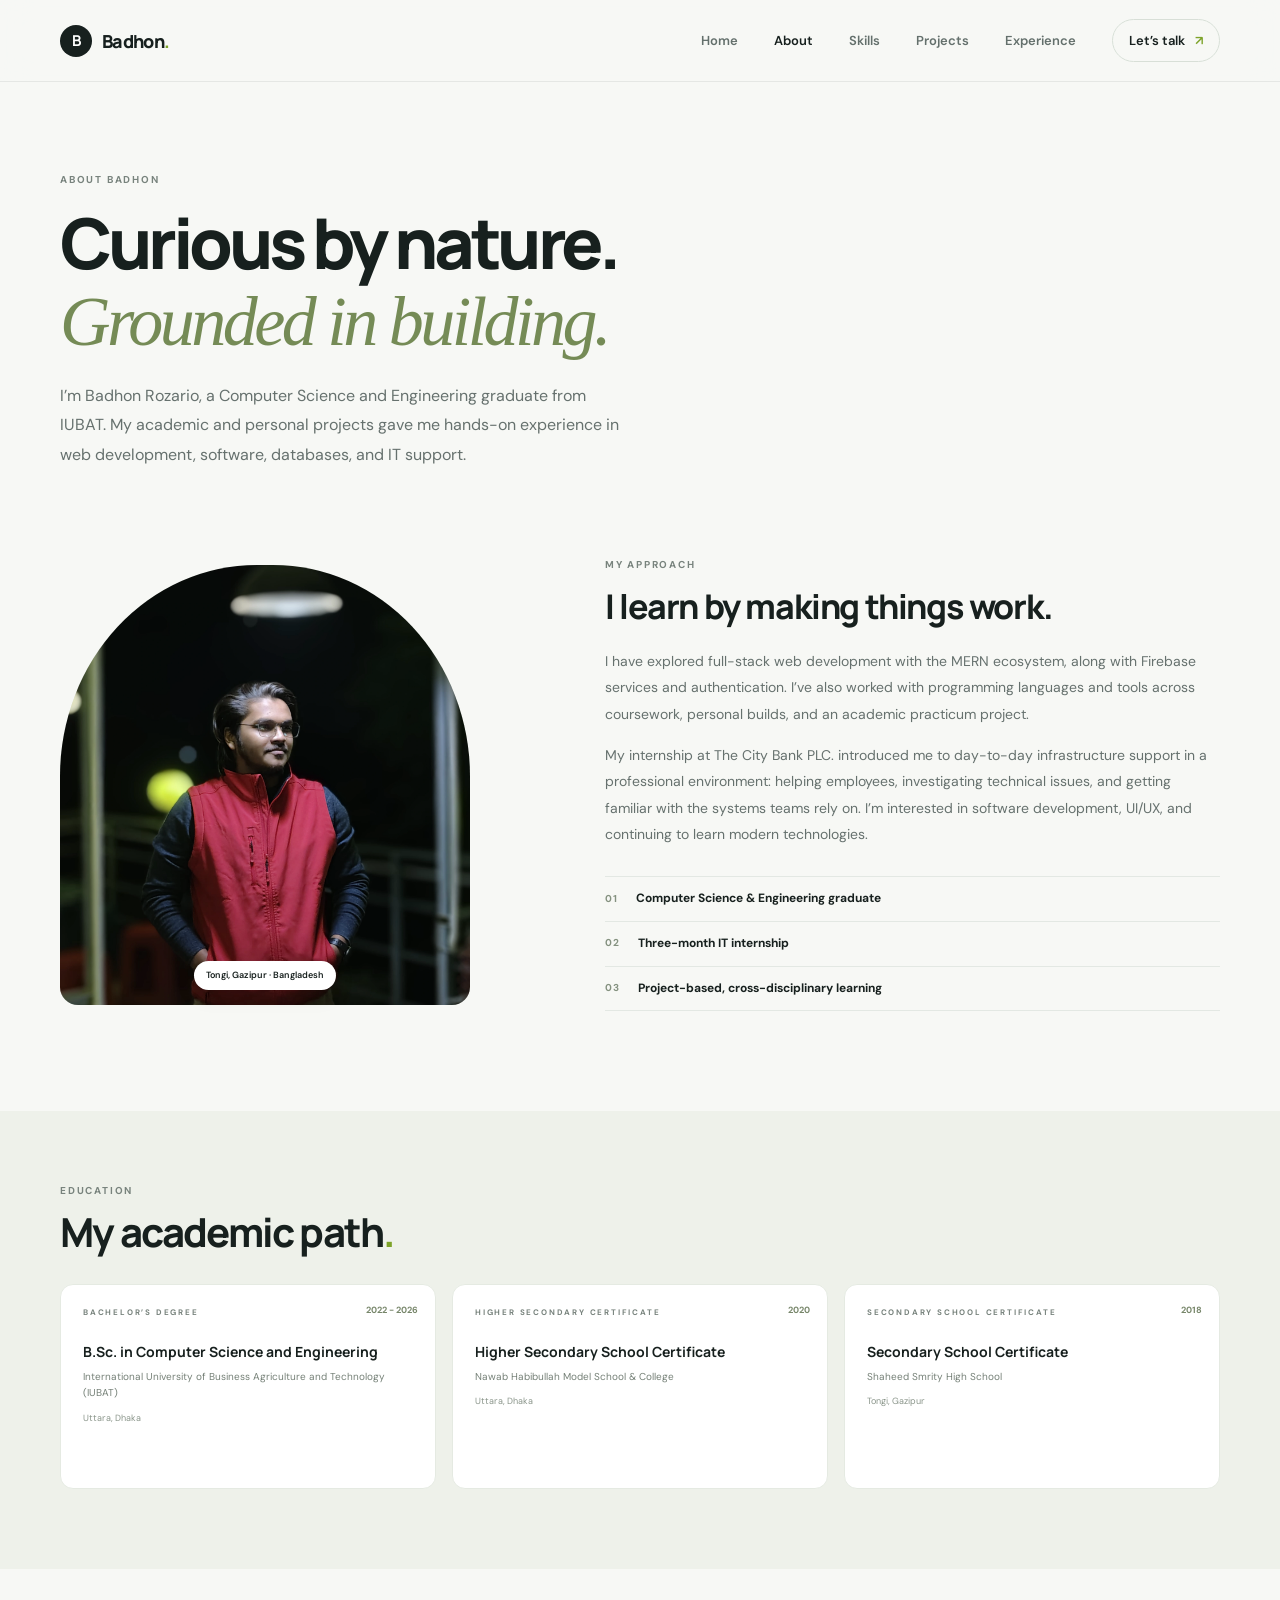
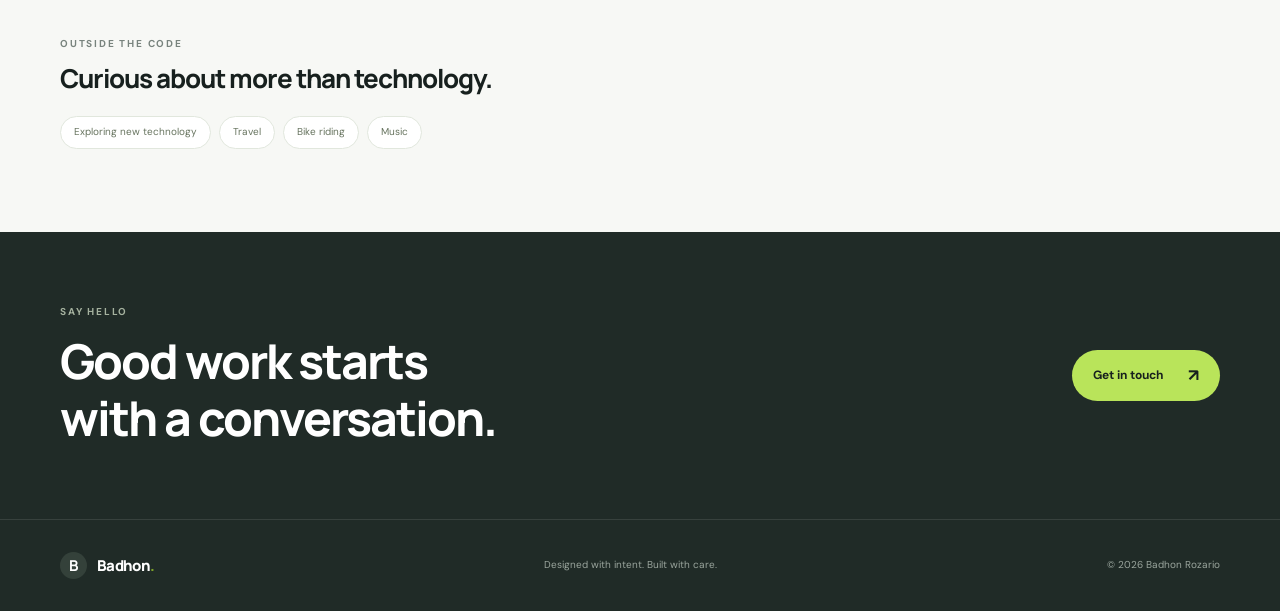
==== commit 6a9896e1: "Use high-resolution WebP portrait" ====
--- a/about.html
+++ b/about.html
@@ -2,7 +2,7 @@
 <html lang="en"><head><meta charset="utf-8"><meta name="viewport" content="width=device-width,initial-scale=1"><meta name="description" content="Badhon Rozario is a Computer Science and Engineering graduate from IUBAT with web development and IT support experience."><title>About - Badhon Rozario</title><link rel="preconnect" href="https://fonts.googleapis.com"><link rel="preconnect" href="https://fonts.gstatic.com" crossorigin><link href="https://fonts.googleapis.com/css2?family=DM+Sans:wght@400;500;600;700&family=Manrope:wght@400;500;600;700;800&display=swap" rel="stylesheet"><link rel="stylesheet" href="css/style.css"><script src="js/script.js" defer></script></head>
 <body><header class="site-header"><nav class="nav container" aria-label="Main navigation"><a class="brand" href="index.html"><span class="brand-mark">B</span><span>Badhon<span class="brand-dot">.</span></span></a><button class="menu-toggle" aria-label="Open navigation" aria-expanded="false"><span></span><span></span></button><div class="nav-links"><a href="index.html">Home</a><a class="active" href="about.html">About</a><a href="skills.html">Skills</a><a href="projects.html">Projects</a><a href="experience.html">Experience</a><a class="nav-contact" href="contact.html">Let’s talk <span>↗</span></a></div></nav></header>
 <main><section class="page-hero container"><p class="eyebrow">ABOUT BADHON</p><h1>Curious by nature.<br><span>Grounded in building.</span></h1><p class="page-lede">I’m Badhon Rozario, a Computer Science and Engineering graduate from IUBAT. My academic and personal projects gave me hands-on experience in web development, software, databases, and IT support.</p></section>
-<section class="about-layout container"><div class="about-photo reveal"><img src="Images/Badhon.jpg" alt="Badhon Rozario" loading="lazy"><span class="photo-note">Tongi, Gazipur · Bangladesh</span></div><div class="about-copy reveal"><p class="eyebrow">MY APPROACH</p><h2>I learn by making things work.</h2><p>I have explored full-stack web development with the MERN ecosystem, along with Firebase services and authentication. I’ve also worked with programming languages and tools across coursework, personal builds, and an academic practicum project.</p><p>My internship at The City Bank PLC. introduced me to day-to-day infrastructure support in a professional environment: helping employees, investigating technical issues, and getting familiar with the systems teams rely on. I’m interested in software development, UI/UX, and continuing to learn modern technologies.</p><div class="about-facts"><div><span>01</span><b>Computer Science & Engineering graduate</b></div><div><span>02</span><b>Three-month IT internship</b></div><div><span>03</span><b>Project-based, cross-disciplinary learning</b></div></div></div></section>
+<section class="about-layout container"><div class="about-photo reveal"><img src="Images/Badhon.webp" alt="Badhon Rozario" loading="lazy"><span class="photo-note">Tongi, Gazipur · Bangladesh</span></div><div class="about-copy reveal"><p class="eyebrow">MY APPROACH</p><h2>I learn by making things work.</h2><p>I have explored full-stack web development with the MERN ecosystem, along with Firebase services and authentication. I’ve also worked with programming languages and tools across coursework, personal builds, and an academic practicum project.</p><p>My internship at The City Bank PLC. introduced me to day-to-day infrastructure support in a professional environment: helping employees, investigating technical issues, and getting familiar with the systems teams rely on. I’m interested in software development, UI/UX, and continuing to learn modern technologies.</p><div class="about-facts"><div><span>01</span><b>Computer Science & Engineering graduate</b></div><div><span>02</span><b>Three-month IT internship</b></div><div><span>03</span><b>Project-based, cross-disciplinary learning</b></div></div></div></section>
 <section class="education-section"><div class="container"><div class="section-heading"><div><p class="eyebrow">EDUCATION</p><h2>My academic path<span class="brand-dot">.</span></h2></div></div><div class="education-grid"><article class="education-card"><span class="education-year">2022 - 2026</span><p class="eyebrow">BACHELOR’S DEGREE</p><h3>B.Sc. in Computer Science and Engineering</h3><p>International University of Business Agriculture and Technology (IUBAT)</p><span class="education-place">Uttara, Dhaka</span></article><article class="education-card"><span class="education-year">2020</span><p class="eyebrow">HIGHER SECONDARY CERTIFICATE</p><h3>Higher Secondary School Certificate</h3><p>Nawab Habibullah Model School & College</p><span class="education-place">Uttara, Dhaka</span></article><article class="education-card"><span class="education-year">2018</span><p class="eyebrow">SECONDARY SCHOOL CERTIFICATE</p><h3>Secondary School Certificate</h3><p>Shaheed Smrity High School</p><span class="education-place">Tongi, Gazipur</span></article></div></div></section>
 <section class="interests-section container"><p class="eyebrow">OUTSIDE THE CODE</p><h2>Curious about more than technology.</h2><div class="interest-tags"><span>Exploring new technology</span><span>Travel</span><span>Bike riding</span><span>Music</span></div></section><section class="cta-band"><div class="container cta-inner"><div><p class="eyebrow">SAY HELLO</p><h2>Good work starts<br>with a conversation.</h2></div><a class="button button-light" href="contact.html">Get in touch <span>↗</span></a></div></section></main>
 <footer class="site-footer"><div class="container footer-inner"><a class="brand" href="index.html"><span class="brand-mark">B</span><span>Badhon<span class="brand-dot">.</span></span></a><p>Designed with intent. Built with care.</p><span>© <span data-year></span> Badhon Rozario</span></div></footer></body></html>
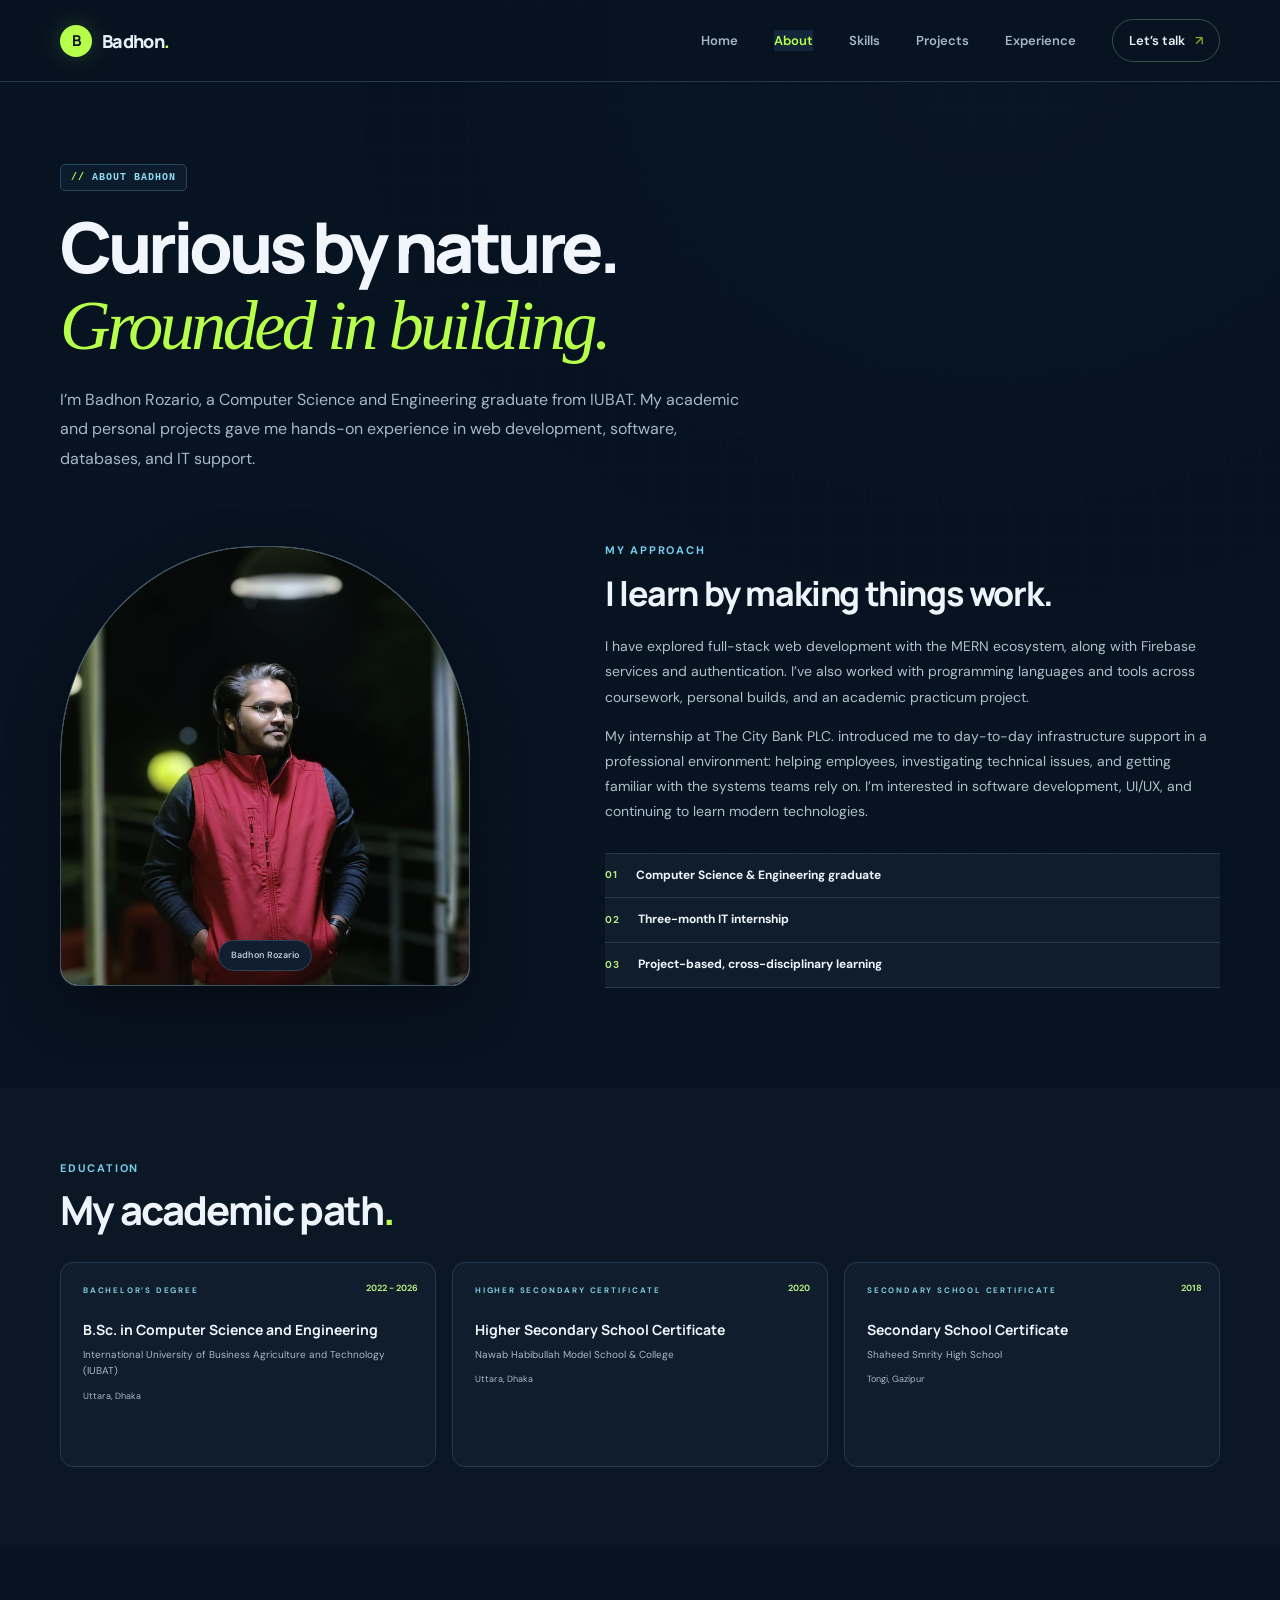
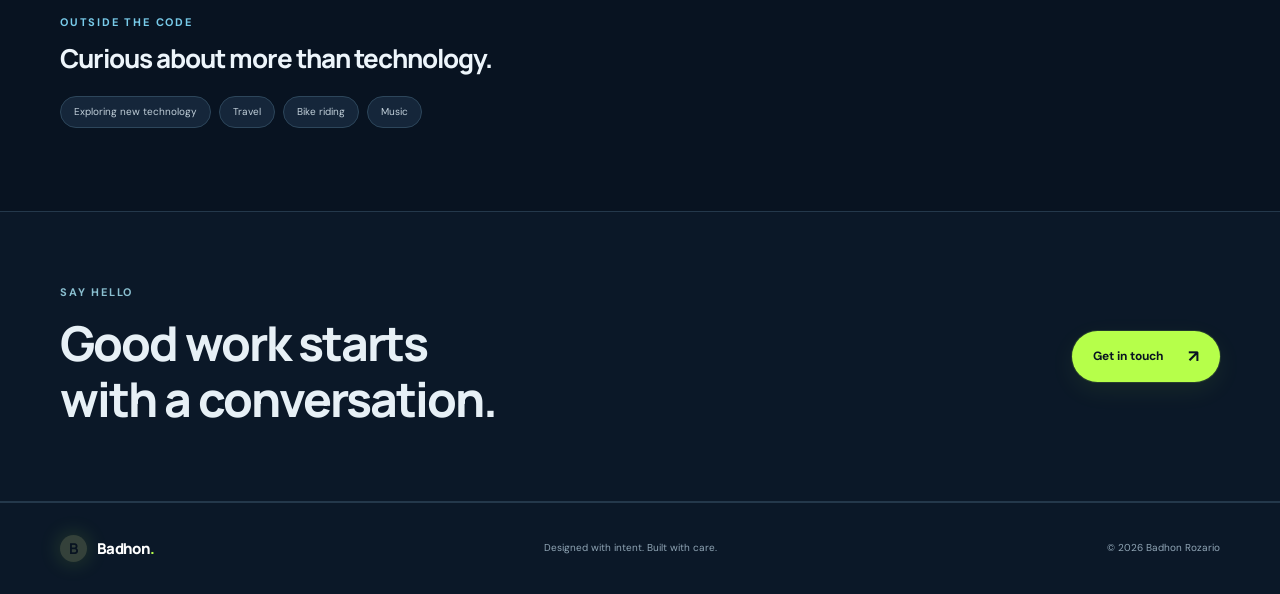
==== commit 4c923d08: "Update about page photo caption" ====
--- a/about.html
+++ b/about.html
@@ -1,8 +1,8 @@
 <!doctype html>
 <html lang="en"><head><meta charset="utf-8"><meta name="viewport" content="width=device-width,initial-scale=1"><meta name="description" content="Badhon Rozario is a Computer Science and Engineering graduate from IUBAT with web development and IT support experience."><title>About - Badhon Rozario</title><link rel="preconnect" href="https://fonts.googleapis.com"><link rel="preconnect" href="https://fonts.gstatic.com" crossorigin><link href="https://fonts.googleapis.com/css2?family=DM+Sans:wght@400;500;600;700&family=Manrope:wght@400;500;600;700;800&display=swap" rel="stylesheet"><link rel="stylesheet" href="css/style.css"><script src="js/script.js" defer></script></head>
-<body><header class="site-header"><nav class="nav container" aria-label="Main navigation"><a class="brand" href="index.html"><span class="brand-mark">B</span><span>Badhon<span class="brand-dot">.</span></span></a><button class="menu-toggle" aria-label="Open navigation" aria-expanded="false"><span></span><span></span></button><div class="nav-links"><a href="index.html">Home</a><a class="active" href="about.html">About</a><a href="skills.html">Skills</a><a href="projects.html">Projects</a><a href="experience.html">Experience</a><a class="nav-contact" href="contact.html">Let’s talk <span>↗</span></a></div></nav></header>
+<body><header class="site-header"><nav class="nav container" aria-label="Main navigation"><a class="brand" href="index.html"><span class="brand-mark">B</span><span>Badhon<span class="brand-dot">.</span></span></a><button class="menu-toggle" aria-label="Open navigation" aria-expanded="false" aria-controls="primary-navigation"><span></span><span></span></button><div class="nav-links" id="primary-navigation"><a href="index.html">Home</a><a class="active" href="about.html">About</a><a href="skills.html">Skills</a><a href="projects.html">Projects</a><a href="experience.html">Experience</a><a class="nav-contact" href="contact.html">Let’s talk <span>↗</span></a></div></nav></header>
 <main><section class="page-hero container"><p class="eyebrow">ABOUT BADHON</p><h1>Curious by nature.<br><span>Grounded in building.</span></h1><p class="page-lede">I’m Badhon Rozario, a Computer Science and Engineering graduate from IUBAT. My academic and personal projects gave me hands-on experience in web development, software, databases, and IT support.</p></section>
-<section class="about-layout container"><div class="about-photo reveal"><img src="Images/Badhon.webp" alt="Badhon Rozario" loading="lazy"><span class="photo-note">Tongi, Gazipur · Bangladesh</span></div><div class="about-copy reveal"><p class="eyebrow">MY APPROACH</p><h2>I learn by making things work.</h2><p>I have explored full-stack web development with the MERN ecosystem, along with Firebase services and authentication. I’ve also worked with programming languages and tools across coursework, personal builds, and an academic practicum project.</p><p>My internship at The City Bank PLC. introduced me to day-to-day infrastructure support in a professional environment: helping employees, investigating technical issues, and getting familiar with the systems teams rely on. I’m interested in software development, UI/UX, and continuing to learn modern technologies.</p><div class="about-facts"><div><span>01</span><b>Computer Science & Engineering graduate</b></div><div><span>02</span><b>Three-month IT internship</b></div><div><span>03</span><b>Project-based, cross-disciplinary learning</b></div></div></div></section>
+<section class="about-layout container"><div class="about-photo reveal"><img src="Images/Badhon.webp" alt="Badhon Rozario" loading="lazy"><span class="photo-note">Badhon Rozario</span></div><div class="about-copy reveal"><p class="eyebrow">MY APPROACH</p><h2>I learn by making things work.</h2><p>I have explored full-stack web development with the MERN ecosystem, along with Firebase services and authentication. I’ve also worked with programming languages and tools across coursework, personal builds, and an academic practicum project.</p><p>My internship at The City Bank PLC. introduced me to day-to-day infrastructure support in a professional environment: helping employees, investigating technical issues, and getting familiar with the systems teams rely on. I’m interested in software development, UI/UX, and continuing to learn modern technologies.</p><div class="about-facts"><div><span>01</span><b>Computer Science & Engineering graduate</b></div><div><span>02</span><b>Three-month IT internship</b></div><div><span>03</span><b>Project-based, cross-disciplinary learning</b></div></div></div></section>
 <section class="education-section"><div class="container"><div class="section-heading"><div><p class="eyebrow">EDUCATION</p><h2>My academic path<span class="brand-dot">.</span></h2></div></div><div class="education-grid"><article class="education-card"><span class="education-year">2022 - 2026</span><p class="eyebrow">BACHELOR’S DEGREE</p><h3>B.Sc. in Computer Science and Engineering</h3><p>International University of Business Agriculture and Technology (IUBAT)</p><span class="education-place">Uttara, Dhaka</span></article><article class="education-card"><span class="education-year">2020</span><p class="eyebrow">HIGHER SECONDARY CERTIFICATE</p><h3>Higher Secondary School Certificate</h3><p>Nawab Habibullah Model School & College</p><span class="education-place">Uttara, Dhaka</span></article><article class="education-card"><span class="education-year">2018</span><p class="eyebrow">SECONDARY SCHOOL CERTIFICATE</p><h3>Secondary School Certificate</h3><p>Shaheed Smrity High School</p><span class="education-place">Tongi, Gazipur</span></article></div></div></section>
 <section class="interests-section container"><p class="eyebrow">OUTSIDE THE CODE</p><h2>Curious about more than technology.</h2><div class="interest-tags"><span>Exploring new technology</span><span>Travel</span><span>Bike riding</span><span>Music</span></div></section><section class="cta-band"><div class="container cta-inner"><div><p class="eyebrow">SAY HELLO</p><h2>Good work starts<br>with a conversation.</h2></div><a class="button button-light" href="contact.html">Get in touch <span>↗</span></a></div></section></main>
 <footer class="site-footer"><div class="container footer-inner"><a class="brand" href="index.html"><span class="brand-mark">B</span><span>Badhon<span class="brand-dot">.</span></span></a><p>Designed with intent. Built with care.</p><span>© <span data-year></span> Badhon Rozario</span></div></footer></body></html>
--- a/css/style.css
+++ b/css/style.css
@@ -19,3 +19,168 @@
 @media(max-width:640px){.skill-groups{grid-template-columns:1fr;gap:11px}.skill-group{padding:19px}.education-section{padding:54px 0 61px}.education-grid{grid-template-columns:1fr}.education-card{min-height:unset;padding:19px}.education-card .eyebrow{margin-bottom:16px}.interests-section{padding-block:53px 64px}.interests-section h2{font-size:22px}.fee-dashboard{width:78%}.fee-balance{padding:18px}.fee-tiles{padding:0 18px}.research-section{padding:52px 0 60px}.research-card{grid-template-columns:1fr;padding:23px}.research-mark{display:none}.leadership-section{padding:0 0 54px}.leadership-card{grid-template-columns:1fr;gap:18px;padding:22px}.leadership-aside{display:flex;justify-content:space-between;align-items:center;border-right:0;border-bottom:1px solid #edf0eb;padding:0 0 13px}.leadership-aside .eyebrow{margin:0}.society-mark{font-size:22px;text-align:right}.leadership-content h2{font-size:19px}.leadership-points{grid-template-columns:1fr}.experience-tools .project-tags{gap:6px}}
 .home-highlights{display:grid;grid-template-columns:repeat(3,1fr);border-block:1px solid #e2e8df;background:#f2f4ef}.home-highlights>div{padding:21px 25px;border-right:1px solid #e2e8df}.home-highlights>div:last-child{border-right:0}.home-highlights span,.home-highlights b,.home-highlights small{display:block}.home-highlights span{font-size:8px;letter-spacing:1.4px;font-weight:700;color:#829077}.home-highlights b{font:700 12px var(--display);margin-top:5px}.home-highlights small{font-size:9px;color:#879189;margin-top:2px}
 @media(max-width:640px){.home-highlights{grid-template-columns:1fr}.home-highlights>div{padding:13px 0;border-right:0;border-bottom:1px solid #e2e8df}.home-highlights>div:last-child{border-bottom:0}.hero-social{gap:12px;font-size:10px}.hero-social>span{margin-right:0}}
+
+/* Keep mobile navigation compact and open it as a clear dropdown on demand. */
+@media(max-width:640px){
+  html,body{overflow-x:clip}
+  .site-header{position:relative;height:68px;min-height:68px;z-index:20}
+  .nav{position:relative;height:68px;min-height:68px;flex-wrap:nowrap;padding-block:0}
+  .menu-toggle{display:flex;width:42px;height:42px;flex-direction:column;justify-content:center;align-items:center;gap:5px;padding:10px;border:1px solid #e1e8dc;border-radius:50%;background:#edf1e8;cursor:pointer}
+  .menu-toggle:focus-visible,.nav-links>a:focus-visible{outline:2px solid #789b40;outline-offset:3px}
+  .nav-links,.nav-links.open{position:absolute;top:calc(100% + 9px);right:0;left:auto;display:none;width:min(100%,360px);grid-template-columns:1fr;gap:4px;padding:10px;background:var(--paper);border:1px solid var(--line);border-radius:15px;box-shadow:0 18px 44px #202b2720}
+  .nav-links.open{display:grid}
+  .nav-links>a{display:flex;min-height:44px;justify-content:flex-start;align-items:center;padding:10px 12px;border:1px solid transparent;border-radius:10px;font-size:13px;line-height:1.25;white-space:nowrap}
+  .nav-links>a.active{background:#edf1e8;border-color:#e1e8dc}
+  .nav-links .nav-contact{justify-content:center;margin-top:4px;padding:10px 12px;border-color:#d8dfd7}
+  .hero h1{font-size:clamp(38px,10.4vw,56px);letter-spacing:-2.7px}
+  .page-hero h1{font-size:clamp(38px,10.5vw,54px);letter-spacing:-2.7px}
+  .hero-actions{flex-wrap:wrap;gap:14px}
+  .hero-social{flex-wrap:wrap;row-gap:10px}
+  .section-heading{flex-wrap:wrap}
+  .section-heading>.text-link{margin-top:0}
+  .floating-card{max-width:calc(100% - 8px)}
+  .card-role{left:2px}
+  .card-location{right:2px}
+  .contact-form{min-width:0}
+  .contact-form input,.contact-form textarea{max-width:100%}
+}
+
+/* Navy + neon developer portfolio theme */
+:root{--ink:#e7f0f6;--muted:#a6b8c5;--paper:#081321;--white:#101e30;--line:#24384b;--accent:#b6ff4a;--blue:#4ed8ff;--container:1160px}
+body{position:relative;background:#081321;color:var(--ink);font-size:16px}
+body::before{content:"";position:fixed;inset:0;z-index:0;pointer-events:none;opacity:.24;background-image:linear-gradient(#55d7ff0b 1px,transparent 1px),linear-gradient(90deg,#55d7ff0b 1px,transparent 1px),radial-gradient(ellipse at 78% 6%,#123b5b55,transparent 48%);background-size:36px 36px,36px 36px,100% 100%;animation:dev-grid-drift 38s linear infinite}
+.site-header,main,.site-footer{position:relative;z-index:1}
+.site-header{background:rgba(8,19,33,.9);border-bottom-color:#24384b;backdrop-filter:blur(18px)}
+.brand-mark{background:var(--accent);color:#081321;box-shadow:0 0 22px #b6ff4a30}
+.brand-dot,.text-link span,.contact-email span{color:var(--accent)}
+.nav-links{color:#a6b8c5}
+.nav-links>a:hover,.nav-links>a.active{color:var(--accent)}
+.nav-links .nav-contact{color:var(--ink);border-color:#31465b}
+.nav-links .nav-contact:hover{background:var(--accent);border-color:var(--accent);color:#081321}
+.eyebrow{color:#78cbea;font-size:11px;letter-spacing:1.8px}
+.status-dot{background:var(--accent);box-shadow:0 0 0 4px #b6ff4a20,0 0 14px #b6ff4a99}
+.hero{min-height:680px}
+.hero-copy::before{content:'> SYSTEM ONLINE  /  DEVELOPER MODE';display:inline-block;margin-bottom:20px;padding:7px 10px;border:1px solid #27465b;border-radius:5px;background:#0c1b2b;color:#9adff2;font:600 10px/1.4 Consolas,'Courier New',monospace;letter-spacing:1.1px}
+.hero h1,.page-hero h1{color:#f0f6fb}
+.hero h1>span,.page-hero h1>span{color:var(--accent)}
+.hero-lede,.page-lede{color:#a6b8c5;font-size:16px;line-height:1.85}
+.button{min-height:46px}
+.button-dark,.button-light{background:var(--accent);color:#091321;box-shadow:0 0 0 1px #b6ff4a22,0 8px 26px #b6ff4a12}
+.button-dark:hover,.button-light:hover{background:#d0ff8a;box-shadow:0 0 24px #b6ff4a48}
+.text-link{color:#e7f0f6}
+.hero-social>span{color:#7f96a7}
+.hero-social a:hover{color:var(--accent)}
+.portrait-frame{border:1px solid #3a6574;background:#12263a;box-shadow:0 0 0 7px #4ed8ff0c,0 24px 70px #0008,0 0 42px #4ed8ff20;animation:portrait-neon-pulse 7s ease-in-out infinite}
+.portrait-frame img{filter:saturate(.9)}
+.visual-orbit{border-color:#4ed8ff25}
+.orbit-two{border-color:#b6ff4a35}
+.floating-card{background:#101f31;border-color:#2b4257;color:#e7f0f6;box-shadow:0 14px 35px #0006}
+.floating-card small,.visual-caption{color:#9aafbe}
+.mini-icon{background:#b6ff4a18;color:var(--accent)}
+.location-pin{background:#4ed8ff18;color:var(--blue)}
+.card-location{top:48px;right:0;bottom:auto}
+.terminal-card{position:absolute;right:-4px;bottom:5px;z-index:3;width:min(286px,76%);overflow:hidden;border:1px solid #34526a;border-radius:11px;background:#0b1726;box-shadow:0 14px 42px #0008,0 0 25px #4ed8ff13;animation:terminal-float 6s ease-in-out infinite}
+.terminal-bar{height:31px;display:flex;align-items:center;gap:5px;padding:0 11px;border-bottom:1px solid #20384b;background:#102034;color:#7892a5}
+.terminal-bar i{width:6px;height:6px;border-radius:50%;background:#4ed8ff;opacity:.8}
+.terminal-bar i:first-child{background:#ff6f80}.terminal-bar i:nth-child(2){background:#ffd166}.terminal-bar i:nth-child(3){background:#b6ff4a}
+.terminal-bar b{margin-left:auto;font:500 9px Consolas,'Courier New',monospace;letter-spacing:.4px}
+.terminal-card code{display:block;padding:13px 14px 15px;color:#d4e1e9;font:500 10px/1.9 Consolas,'Courier New',monospace;white-space:nowrap}
+.terminal-card code i{color:#4ed8ff;font-style:normal}.terminal-card code b{color:#b6ff4a;font-weight:500}
+.terminal-cursor{color:#b6ff4a;animation:terminal-caret 1s steps(2,end) infinite}
+.intro-strip{background:#0d1c2c;border-color:#20374b}
+.intro-label{color:#829bac}.intro-inner p{color:#c2d1dc}.intro-inner strong{color:#f0f6fb}
+.circle-link,.work-arrow{border-color:#354c60;color:#d5e1e9}
+.circle-link:hover,.work-card:hover .work-arrow{background:var(--accent);color:#081321}
+.home-highlights{background:#0c1a29;border-color:#24384b}
+.home-highlights>div{border-color:#24384b}
+.home-highlights span{color:#a4d778}.home-highlights b{color:#e7f0f6;font-size:13px}.home-highlights small,.work-meta p{color:#9aafbe;font-size:12px}
+.section-heading h2,.about-copy h2,.interests-section h2{color:#edf5fb}
+.work-meta h3{color:#edf5fb;font-size:16px}.work-meta{gap:12px}.work-arrow{flex:0 0 34px;width:34px;height:34px}
+.work-art,.project-art{border:1px solid #263e54}
+.portfolio-art{background:#122137}.fee-art{background:#102139}.drowsy-art{background:#10242d}.classroom-art{background:#20263a}
+.cta-band,.site-footer{background:#0b1828;color:#e7f0f6}.cta-band{border-block:1px solid #24384b}.cta-inner .eyebrow{color:#8abfd0}
+.site-footer{border-top-color:#24384b}.footer-inner p,.footer-inner>span{color:#91a6b6}
+.page-hero{padding-top:80px;padding-bottom:48px}.page-hero .eyebrow{display:inline-flex;align-items:center;gap:7px;padding:7px 10px;border:1px solid #29465c;border-radius:5px;background:#0d1c2c;color:#8bdcf3;font:600 10px Consolas,'Courier New',monospace;letter-spacing:1px}.page-hero .eyebrow::before{content:'//';color:var(--accent)}
+.page-hero .page-lede{max-width:690px}
+.about-photo img{border:1px solid #35566c;box-shadow:0 20px 55px #0006}.photo-note{background:#101e30;border:1px solid #2b4257;color:#b8c8d3}
+.about-copy>p:not(.eyebrow),.timeline article>p:not(.eyebrow),.skill-feature p,.skill-row p,.learning-note p,.project-details>p,.research-card>div>p:not(.eyebrow),.experience-summary,.responsibility p,.leadership-points p,.contact-small{color:#aebfca;font-size:14px;line-height:1.8}
+.about-facts div,.timeline article,.skill-feature,.skill-list,.skill-group,.education-card,.experience-card,.leadership-card,.research-card,.learning-note,.project-disclaimer,.contact-form{background:#101d2d;border-color:#263b50;color:#e7f0f6}
+.about-facts div{border-left-color:var(--accent)}.about-facts span,.skill-number,.timeline-date,.skill-group-head>span,.education-year,.experience-duration,.experience-tools>span,.project-outcome span{color:#b6e981}
+.about-facts b,.timeline h3,.skill-row h3,.skill-group-head h2,.education-card h3,.experience-brand h2,.leadership-content h2,.project-title-line h2,.research-card h2{color:#edf5fb}
+.timeline-dot{background:var(--accent);box-shadow:0 0 0 5px #b6ff4a1d}
+.skill-tags span,.project-tags span,.interest-tags span{background:#15263a;border-color:#2d465b;color:#c2d0da}
+.skill-row{border-bottom-color:#293e52}.skill-row-icon{background:#b6ff4a18;color:var(--accent)}
+.learning-note,.project-disclaimer{border-left-color:var(--accent)}.note-icon{color:var(--accent)}
+.project-entry{border-bottom-color:#293e52}.project-title-line>span{color:var(--accent)}
+.project-outcome{background:#0d1a2a;border-color:#2a4257}.project-outcome b{color:#d9e5ec}
+.contact-email{color:var(--accent)}.contact-phone,.contact-social a{color:#c0ced8}.contact-social a:hover{color:var(--accent)}
+.contact-form label{color:#d1dce4}.contact-form input,.contact-form textarea{background:#091421;border-color:#30465a;color:#edf5fb}.contact-form input:focus,.contact-form textarea:focus{border-color:var(--accent);box-shadow:0 0 0 3px #b6ff4a18}.contact-form input::placeholder,.contact-form textarea::placeholder,.form-note{color:#7d93a4}
+.experience-monogram{background:#b6ff4a;color:#081321}.experience-company,.leadership-subtitle{color:#a6b8c5}.experience-rule{background:#2b4054}
+.experience-logo{display:grid;place-items:center;flex:none;width:58px;height:58px;padding:5px;border:1px solid #e3e7eb;border-radius:14px;background:#fff}
+.experience-logo img{display:block;width:48px;height:38px;max-width:100%;object-fit:contain}
+.responsibility{border-color:#293e52}.responsibility-icon{border-color:#375347;color:var(--accent)}.responsibility h3{color:#e7f0f6}
+.education-section,.research-section,.leadership-section{background:#0b1725}.education-card>p:not(.eyebrow),.education-place{color:#a6b8c5}.education-card .eyebrow,.leadership-aside .eyebrow{color:#7fc8df}
+.leadership-aside{border-color:#293e52}.society-mark{color:var(--accent)}.leadership-points p{border-left-color:var(--accent)}
+.menu-toggle{background:#122238;border-color:#2c465e}.menu-toggle span{background:#d8e6ee}.nav-links.open{background:#0d1b2b;border-color:#294258;box-shadow:0 18px 42px #0008}.nav-links>a.active{background:#13263a;border-color:#294258}.nav-links .nav-contact{border-color:#385347}
+.button,.nav-links>a,.work-arrow,.circle-link{transition:transform .22s ease,background-color .22s ease,color .22s ease,border-color .22s ease,box-shadow .22s ease}
+.button:hover{transform:translateY(-2px)}
+.menu-toggle:focus-visible,.nav-links>a:focus-visible,.button:focus-visible,.text-link:focus-visible{outline:2px solid var(--accent);outline-offset:3px}
+@keyframes dev-grid-drift{from{background-position:0 0,0 0,center}to{background-position:0 36px,36px 0,center}}
+@keyframes portrait-neon-pulse{0%,100%{box-shadow:0 0 0 7px #4ed8ff0c,0 24px 70px #0008,0 0 42px #4ed8ff20}50%{box-shadow:0 0 0 7px #b6ff4a0c,0 24px 70px #0008,0 0 55px #b6ff4a24}}
+@keyframes terminal-float{0%,100%{transform:translateY(0)}50%{transform:translateY(-5px)}}
+@keyframes terminal-caret{50%{opacity:0}}
+@media(max-width:850px){.hero{min-height:620px}.page-hero{padding-top:68px}}
+@media(max-width:640px){
+  .site-header{z-index:20}
+  .nav-links,.nav-links.open{z-index:30}
+  .hero{min-height:unset;padding-block:52px 48px;gap:0}
+  .hero-copy::before{font-size:9px;letter-spacing:.7px;margin-bottom:17px}
+  .hero h1,.page-hero h1{font-size:clamp(39px,11vw,54px);line-height:1.13;letter-spacing:-2.4px}
+  .hero h1>span,.page-hero h1>span{letter-spacing:-1.8px}
+  .hero-lede,.page-lede{font-size:15px;line-height:1.75;margin-top:18px}
+  .hero-actions{margin-top:23px}.hero-social{margin-top:28px;font-size:11px}
+  .hero-visual{margin-top:27px}.terminal-card{right:0;bottom:4px;width:min(270px,82%)}.card-location{top:0;right:0;bottom:auto}
+  .terminal-card code{font-size:9px;padding:11px 12px 12px}
+  .intro-inner{padding-block:21px}.intro-inner p{font-size:16px;line-height:1.65}
+  .home-highlights>div{padding:14px 0}.home-highlights b{font-size:13px}.home-highlights small,.work-meta p{font-size:11px}
+  .section-pad{padding-block:58px}.section-heading{margin-bottom:24px}.section-heading h2{font-size:27px;line-height:1.25;letter-spacing:-1px}
+  .work-art,.project-art{height:260px}.work-meta h3{font-size:14px;line-height:1.4}
+  .cta-inner h2{font-size:32px;line-height:1.22}.footer-inner{font-size:10px}
+  .page-hero{padding-top:50px;padding-bottom:32px}.page-hero .eyebrow{font-size:9px}.page-hero .page-lede{font-size:14px}
+  .about-layout{padding-block:4px 52px;gap:27px}.about-photo{width:min(100%,320px)}.about-photo img{height:340px}.about-copy h2{font-size:27px;line-height:1.25}
+  .about-copy>p:not(.eyebrow),.timeline article>p:not(.eyebrow),.skill-feature p,.skill-row p,.learning-note p,.project-details>p,.research-card>div>p:not(.eyebrow),.experience-summary,.responsibility p,.leadership-points p,.contact-small{font-size:14px;line-height:1.75}
+  .education-card h3,.skill-group-head h2,.responsibility h3{font-size:14px;line-height:1.5}.education-card>p:not(.eyebrow),.education-place,.leadership-subtitle{font-size:12px;line-height:1.7}
+  .skill-group{padding:18px}.skill-group .skill-tags span,.project-tags span,.interest-tags span{font-size:11px;padding:7px 9px}
+  .project-entry{gap:18px;padding-bottom:26px;margin-bottom:22px}.project-title-line h2{font-size:18px;line-height:1.4}.project-title-line>span{font-size:11px}
+  .project-outcome{padding:12px}.project-outcome b{font-size:12px;line-height:1.6}
+  .research-card{padding:19px}.research-card h2{font-size:19px;line-height:1.4}
+  .experience-card{padding:19px}.experience-brand h2{font-size:18px;line-height:1.4}.experience-logo{width:46px;height:46px;padding:4px;border-radius:12px}.experience-logo img{width:38px;height:30px}.experience-duration{font-size:9px}.responsibility{padding:14px;gap:11px}
+  .contact-email{font-size:clamp(18px,5vw,21px);overflow-wrap:anywhere}.contact-form{padding:20px 17px}.contact-form label{font-size:12px}.contact-form input,.contact-form textarea{font-size:16px;padding:12px}
+}
+@media(prefers-reduced-motion:reduce){body::before,.portrait-frame,.terminal-card,.terminal-cursor{animation:none!important}*,*::before,*::after{scroll-behavior:auto!important;transition-duration:.01ms!important}}
+
+/* Neon outline chips for the Skills page */
+.skill-groups .skill-tags span{background:transparent;border:1px solid #b6ff4a;color:#b6ff4a;transition:background-color .2s ease,box-shadow .2s ease}
+.skill-groups .skill-tags span:hover{background:#b6ff4a10;box-shadow:0 0 14px #b6ff4a22}
+
+.experience-address{margin:2px 0 0;color:#a6b8c5;font-size:11px;line-height:1.55}
+
+/* Experience header layout on phones only */
+@media(max-width:640px){
+  .experience-top{flex-direction:column;align-items:stretch;gap:12px}
+  .experience-brand{display:flex;align-items:flex-start;gap:10px;min-width:0}
+  .experience-brand>div{display:block;flex:1;min-width:0}
+  .experience-brand .experience-logo{width:42px;height:42px;flex:0 0 42px}
+  .experience-brand .eyebrow{margin:0 0 3px;font-size:8px;line-height:1.4}
+  .experience-brand h2{min-width:0;margin:0 0 3px;font-size:clamp(14px,4.3vw,16px);line-height:1.3;letter-spacing:-.3px}
+  .experience-company{margin:0;font-size:11px;line-height:1.45}
+  .experience-duration{align-self:flex-start}
+  .experience-address{margin:2px 0 0;color:#a6b8c5;font-size:10px;line-height:1.45}
+}
+
+/* Real project images used on the Projects page. */
+.project-art-photo{position:relative;overflow:hidden;background:#0b1828;isolation:isolate}
+.project-art-photo .project-photo{position:absolute;inset:0;z-index:0;width:100%;height:100%;max-width:none;object-fit:cover}
+.project-photo-shade{position:absolute;inset:0;z-index:1;background:linear-gradient(180deg,transparent 55%,rgba(4,12,21,.76) 100%);pointer-events:none}
+.project-art-photo>.art-index{z-index:2;color:#fff;text-shadow:0 1px 8px #000}
+.research-card{grid-template-columns:minmax(0,1fr)}
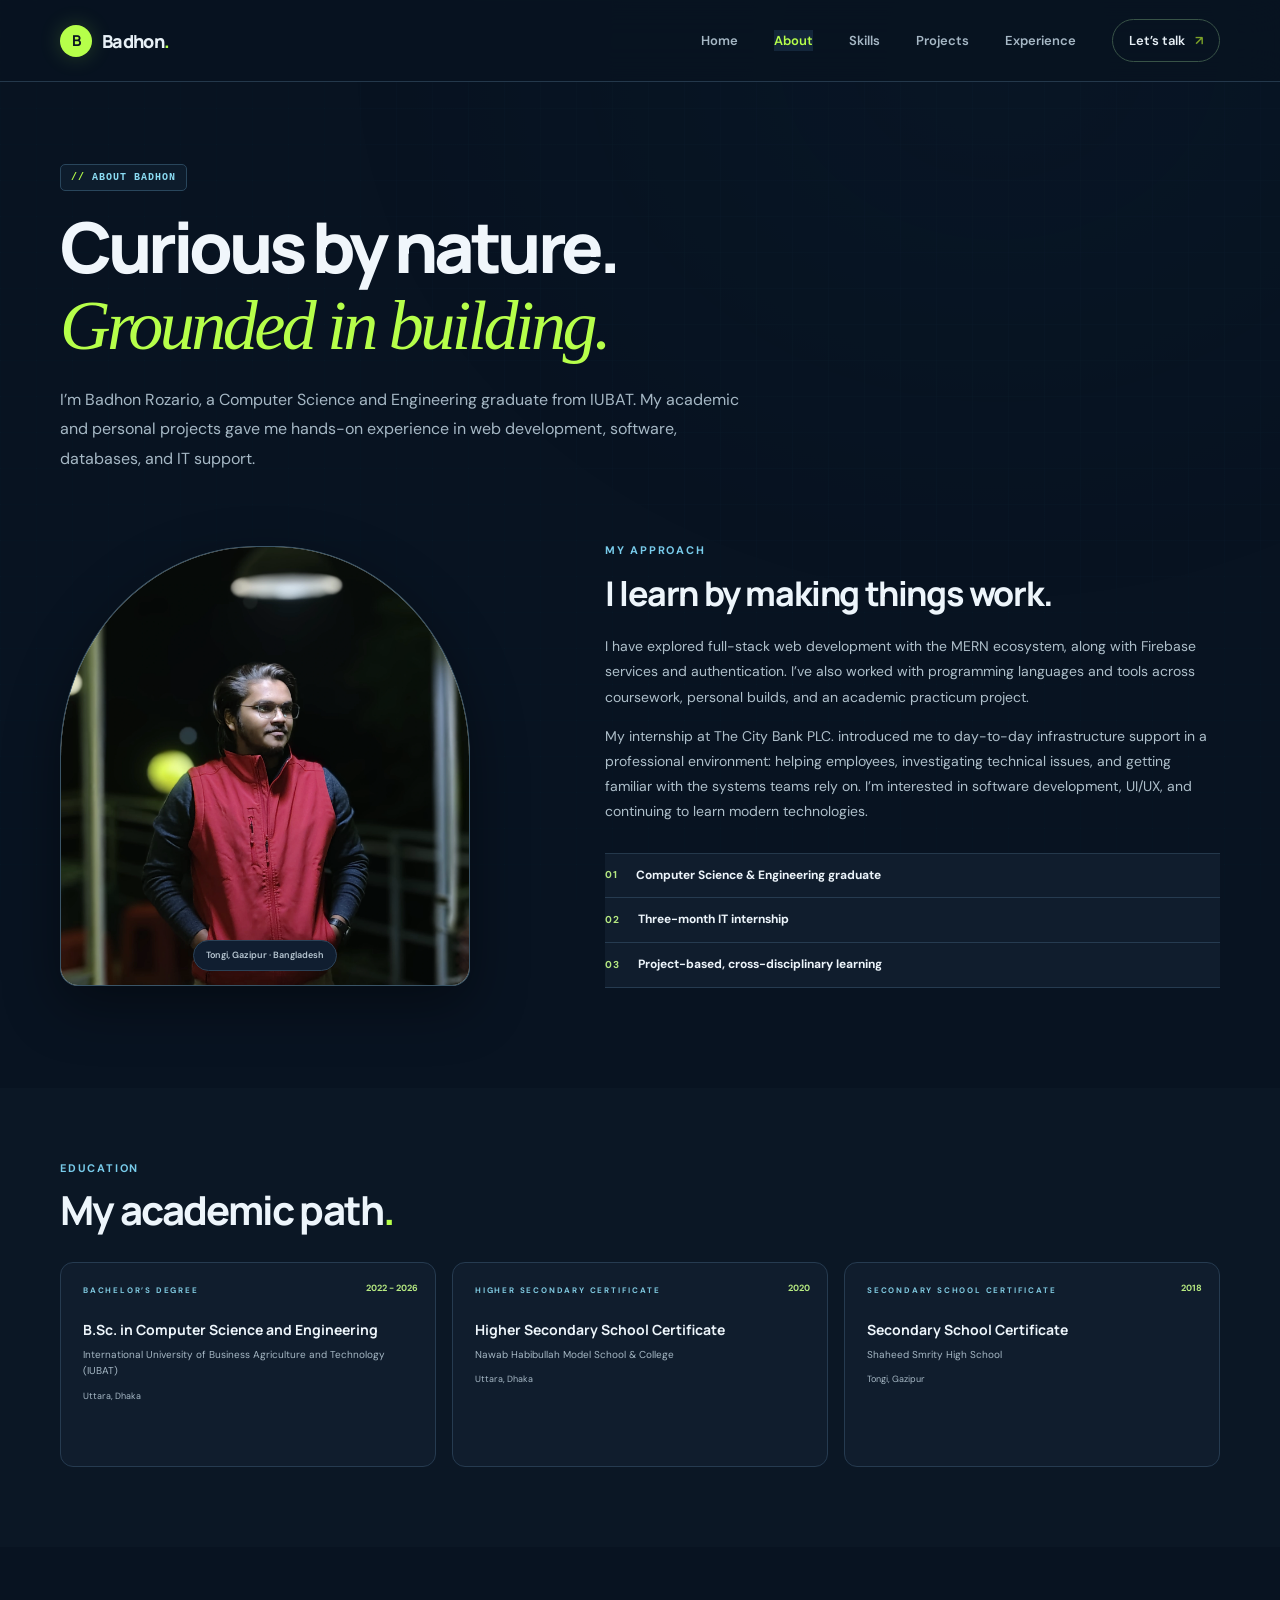
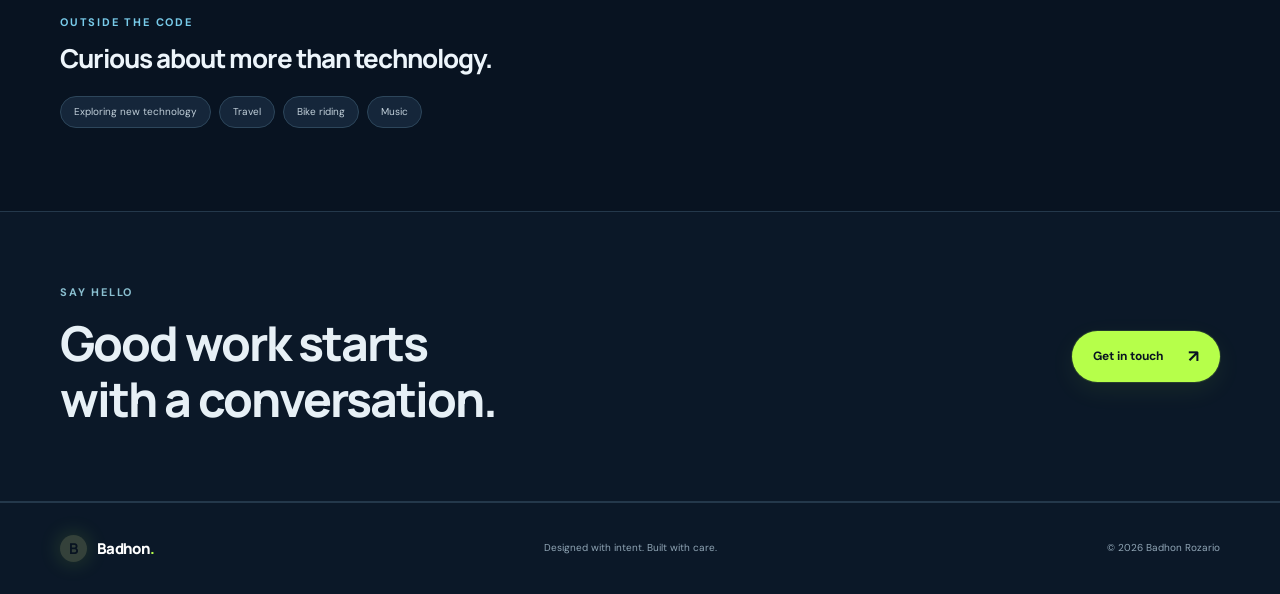
==== commit 6fcf5f84: "Restore About page location caption" ====
--- a/about.html
+++ b/about.html
@@ -2,7 +2,7 @@
 <html lang="en"><head><meta charset="utf-8"><meta name="viewport" content="width=device-width,initial-scale=1"><meta name="description" content="Badhon Rozario is a Computer Science and Engineering graduate from IUBAT with web development and IT support experience."><title>About - Badhon Rozario</title><link rel="preconnect" href="https://fonts.googleapis.com"><link rel="preconnect" href="https://fonts.gstatic.com" crossorigin><link href="https://fonts.googleapis.com/css2?family=DM+Sans:wght@400;500;600;700&family=Manrope:wght@400;500;600;700;800&display=swap" rel="stylesheet"><link rel="stylesheet" href="css/style.css"><script src="js/script.js" defer></script></head>
 <body><header class="site-header"><nav class="nav container" aria-label="Main navigation"><a class="brand" href="index.html"><span class="brand-mark">B</span><span>Badhon<span class="brand-dot">.</span></span></a><button class="menu-toggle" aria-label="Open navigation" aria-expanded="false" aria-controls="primary-navigation"><span></span><span></span></button><div class="nav-links" id="primary-navigation"><a href="index.html">Home</a><a class="active" href="about.html">About</a><a href="skills.html">Skills</a><a href="projects.html">Projects</a><a href="experience.html">Experience</a><a class="nav-contact" href="contact.html">Let’s talk <span>↗</span></a></div></nav></header>
 <main><section class="page-hero container"><p class="eyebrow">ABOUT BADHON</p><h1>Curious by nature.<br><span>Grounded in building.</span></h1><p class="page-lede">I’m Badhon Rozario, a Computer Science and Engineering graduate from IUBAT. My academic and personal projects gave me hands-on experience in web development, software, databases, and IT support.</p></section>
-<section class="about-layout container"><div class="about-photo reveal"><img src="Images/Badhon.webp" alt="Badhon Rozario" loading="lazy"><span class="photo-note">Badhon Rozario</span></div><div class="about-copy reveal"><p class="eyebrow">MY APPROACH</p><h2>I learn by making things work.</h2><p>I have explored full-stack web development with the MERN ecosystem, along with Firebase services and authentication. I’ve also worked with programming languages and tools across coursework, personal builds, and an academic practicum project.</p><p>My internship at The City Bank PLC. introduced me to day-to-day infrastructure support in a professional environment: helping employees, investigating technical issues, and getting familiar with the systems teams rely on. I’m interested in software development, UI/UX, and continuing to learn modern technologies.</p><div class="about-facts"><div><span>01</span><b>Computer Science & Engineering graduate</b></div><div><span>02</span><b>Three-month IT internship</b></div><div><span>03</span><b>Project-based, cross-disciplinary learning</b></div></div></div></section>
+<section class="about-layout container"><div class="about-photo reveal"><img src="Images/Badhon.webp" alt="Badhon Rozario" loading="lazy"><span class="photo-note">Tongi, Gazipur · Bangladesh</span></div><div class="about-copy reveal"><p class="eyebrow">MY APPROACH</p><h2>I learn by making things work.</h2><p>I have explored full-stack web development with the MERN ecosystem, along with Firebase services and authentication. I’ve also worked with programming languages and tools across coursework, personal builds, and an academic practicum project.</p><p>My internship at The City Bank PLC. introduced me to day-to-day infrastructure support in a professional environment: helping employees, investigating technical issues, and getting familiar with the systems teams rely on. I’m interested in software development, UI/UX, and continuing to learn modern technologies.</p><div class="about-facts"><div><span>01</span><b>Computer Science & Engineering graduate</b></div><div><span>02</span><b>Three-month IT internship</b></div><div><span>03</span><b>Project-based, cross-disciplinary learning</b></div></div></div></section>
 <section class="education-section"><div class="container"><div class="section-heading"><div><p class="eyebrow">EDUCATION</p><h2>My academic path<span class="brand-dot">.</span></h2></div></div><div class="education-grid"><article class="education-card"><span class="education-year">2022 - 2026</span><p class="eyebrow">BACHELOR’S DEGREE</p><h3>B.Sc. in Computer Science and Engineering</h3><p>International University of Business Agriculture and Technology (IUBAT)</p><span class="education-place">Uttara, Dhaka</span></article><article class="education-card"><span class="education-year">2020</span><p class="eyebrow">HIGHER SECONDARY CERTIFICATE</p><h3>Higher Secondary School Certificate</h3><p>Nawab Habibullah Model School & College</p><span class="education-place">Uttara, Dhaka</span></article><article class="education-card"><span class="education-year">2018</span><p class="eyebrow">SECONDARY SCHOOL CERTIFICATE</p><h3>Secondary School Certificate</h3><p>Shaheed Smrity High School</p><span class="education-place">Tongi, Gazipur</span></article></div></div></section>
 <section class="interests-section container"><p class="eyebrow">OUTSIDE THE CODE</p><h2>Curious about more than technology.</h2><div class="interest-tags"><span>Exploring new technology</span><span>Travel</span><span>Bike riding</span><span>Music</span></div></section><section class="cta-band"><div class="container cta-inner"><div><p class="eyebrow">SAY HELLO</p><h2>Good work starts<br>with a conversation.</h2></div><a class="button button-light" href="contact.html">Get in touch <span>↗</span></a></div></section></main>
 <footer class="site-footer"><div class="container footer-inner"><a class="brand" href="index.html"><span class="brand-mark">B</span><span>Badhon<span class="brand-dot">.</span></span></a><p>Designed with intent. Built with care.</p><span>© <span data-year></span> Badhon Rozario</span></div></footer></body></html>
